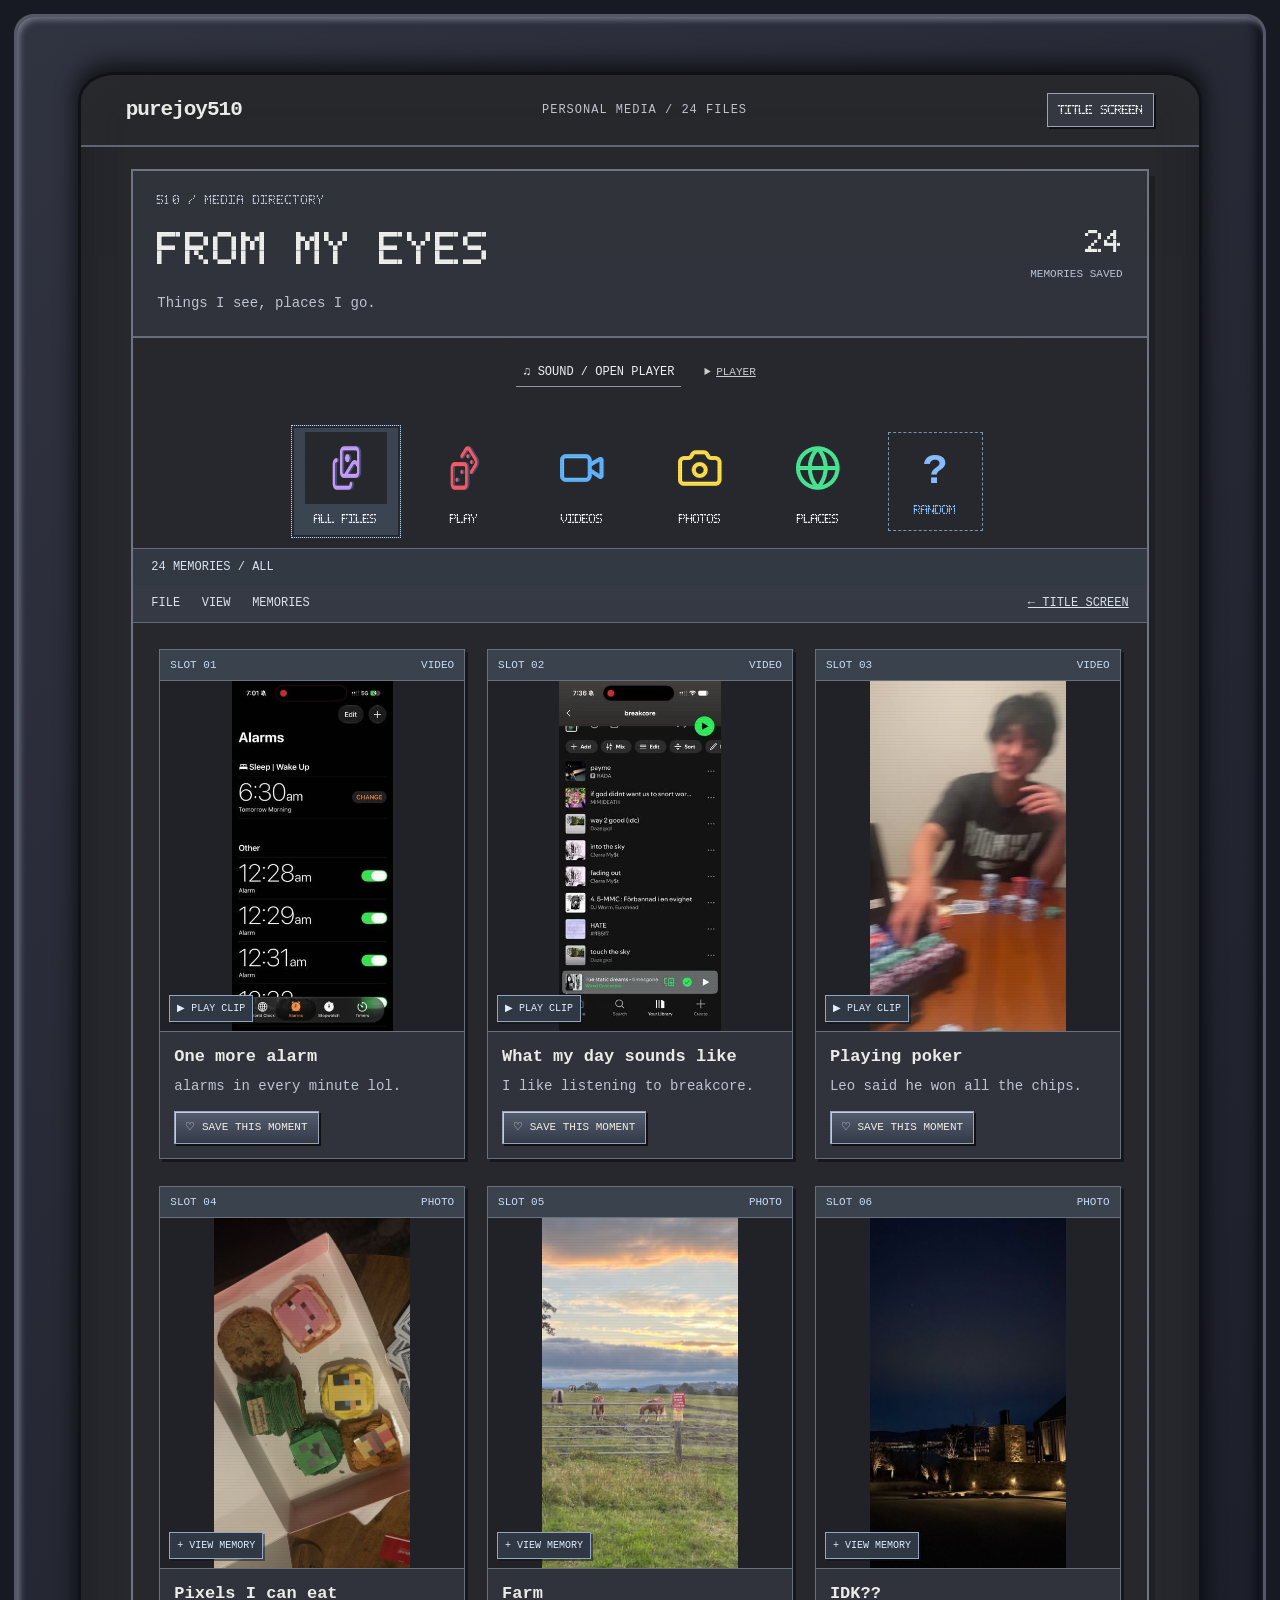
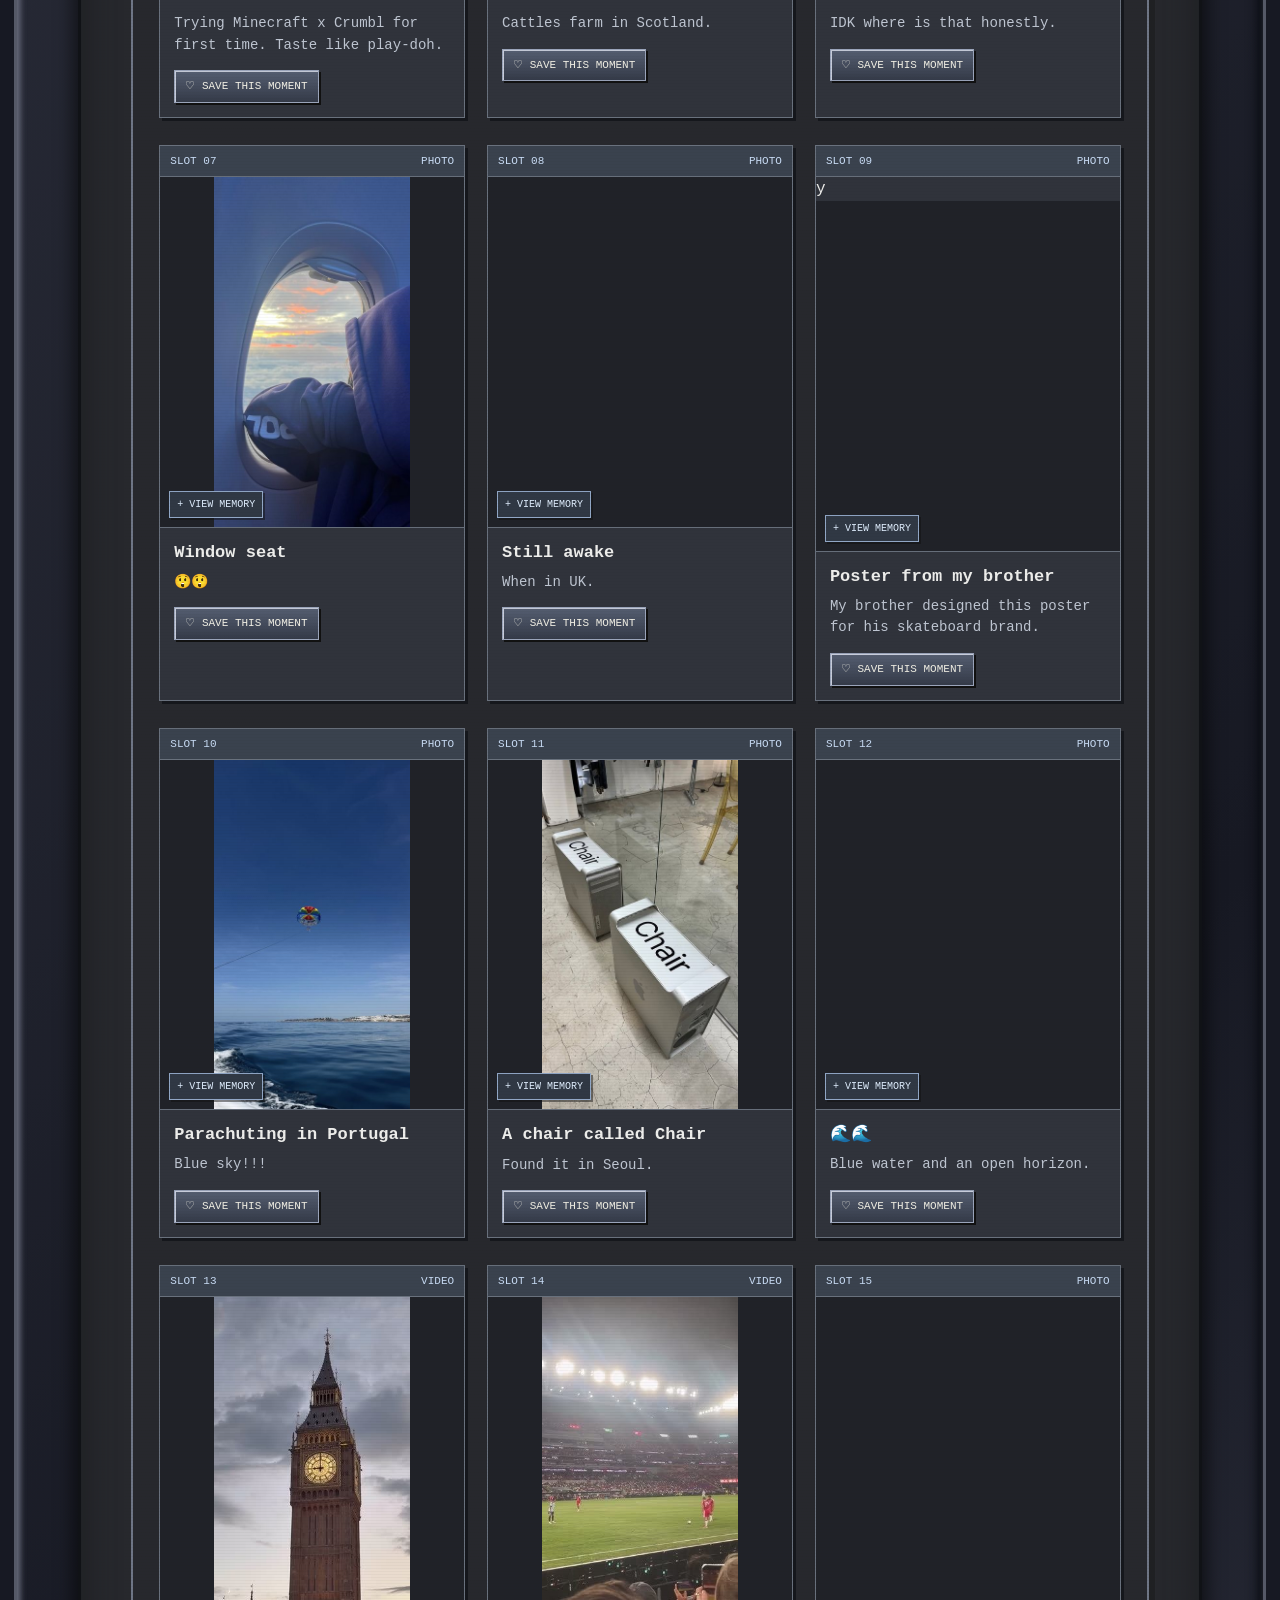
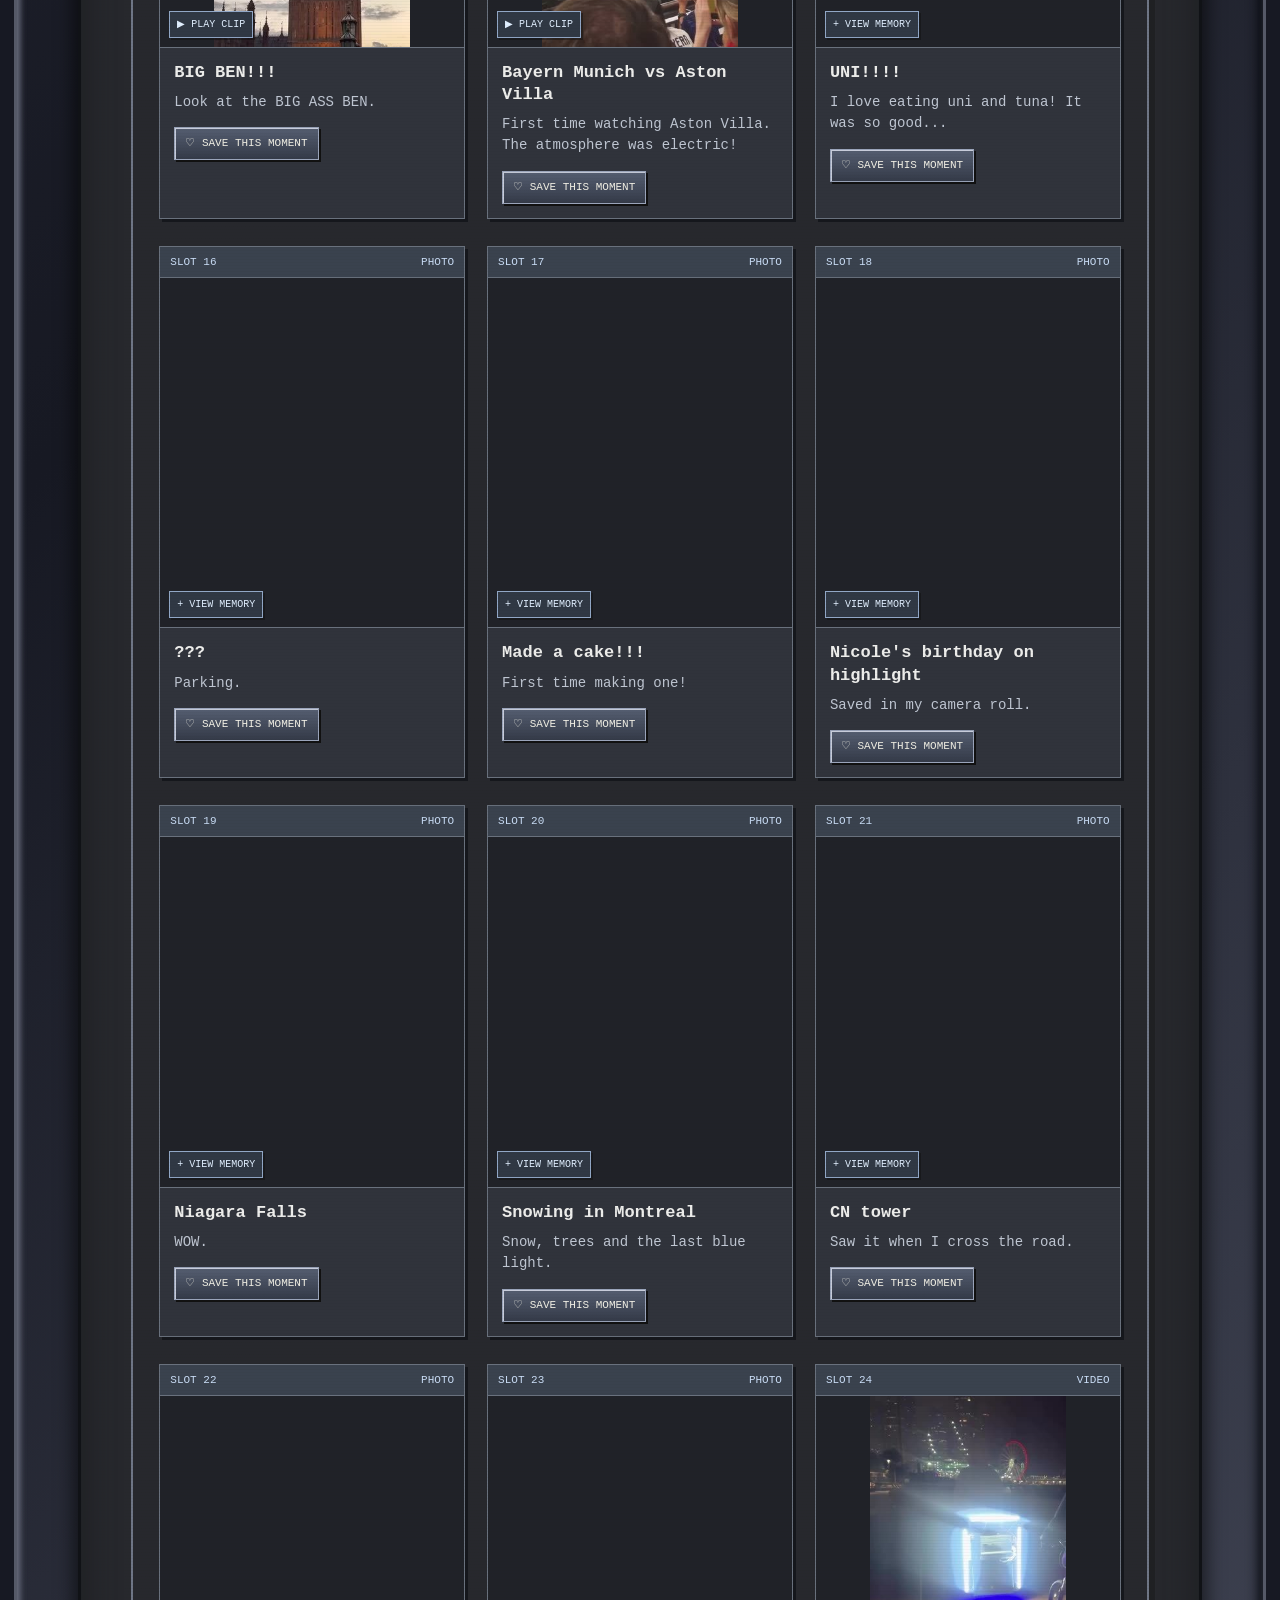
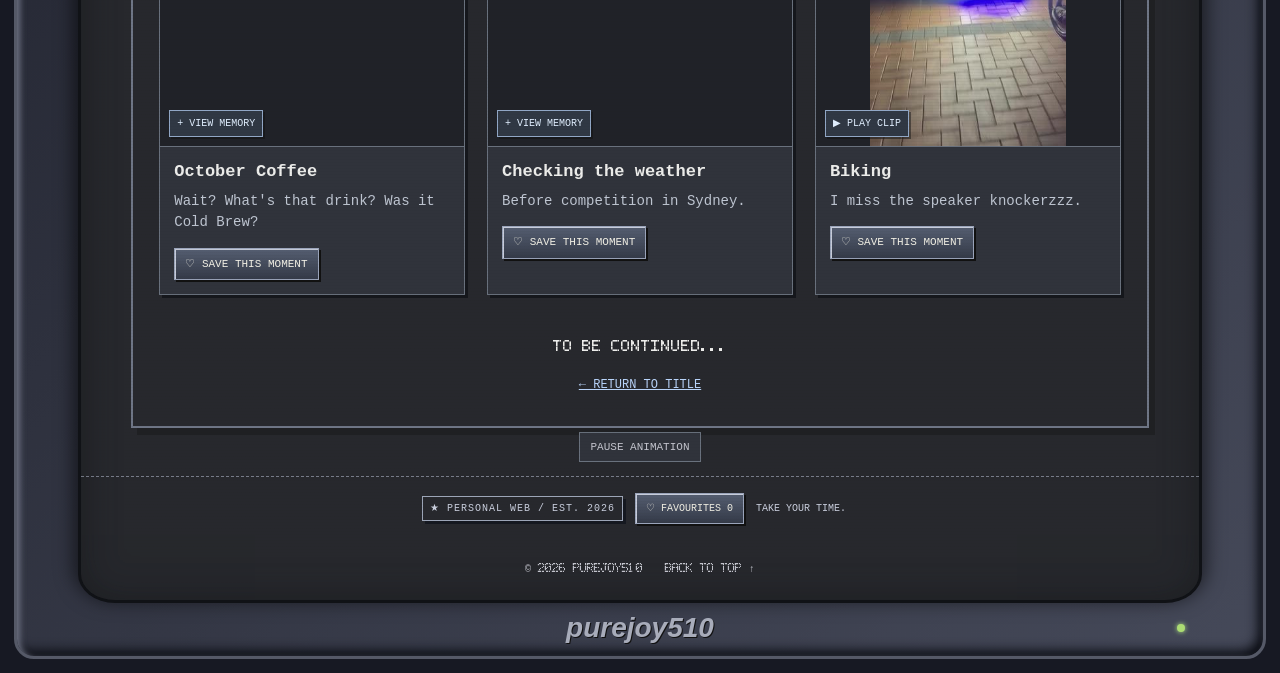
==== The Feed/thefeed.html @ 5979f759 "Add files via upload" ====
<!DOCTYPE html>
<html lang="en">
<head>
  <meta charset="UTF-8">
  <meta name="viewport" content="width=device-width, initial-scale=1">
  <meta name="referrer" content="strict-origin-when-cross-origin">
  <meta name="theme-color" content="#171923">
  <meta name="description" content="From my eyes — a personal photo and video archive by purejoy510.">
  <title>From my eyes — purejoy510</title>
  <link rel="stylesheet" href="css/style.css">
  <link rel="stylesheet" href="css/interactions.css">
  <script src="js/script.js" defer></script>
  <script src="js/interactions.js" defer></script>
</head>
<body class="archive-page">
  <div class="monitor"><div class="screen archive-screen">
  <a class="skip" href="#main">Skip to content</a>
  <header class="topbar">
    <a class="brand" href="index.html">purejoy<span>510</span></a>
    <span class="top-note">PERSONAL MEDIA / 24 FILES</span>
    <a class="top-link" href="index.html">TITLE SCREEN</a>
  </header>
  <main id="main">
    <section class="archive-heading">
      <div><p class="pixel eyebrow">510 / MEDIA DIRECTORY</p><h1>From my eyes</h1><p class="archive-intro">Things I see, places I go.</p></div>
      <p class="archive-count pixel">24<span>MEMORIES SAVED</span></p>
    </section>
    <section class="sound-system" aria-label="Background soundtrack controls">
        <button id="sound-toggle" type="button" aria-pressed="false">♫ SOUND / CONNECTING</button>
        <details class="music-details"><summary>PLAYER</summary>
          <div id="spotify-mount"></div>
          <a href="https://open.spotify.com/track/3vjs2MDHoF9xhylNg6Y9un" target="_blank" rel="noopener noreferrer">OPEN TRACK IN SPOTIFY ↗</a>
        </details>
        <span id="music-status" class="sr-only" aria-live="polite"></span>
      </section>
    <nav class="icon-tabs" aria-label="Memory categories">
      <button type="button" class="icon-tab" data-filter="all" aria-pressed="true"><img class="tab-gif" src="img/icons/gallery.gif" alt="" width="144" height="128" decoding="async"><img class="tab-still" src="img/icons/gallery.png" alt="" width="128" height="128" decoding="async"><span>ALL FILES</span></button>
      <button type="button" class="icon-tab" data-filter="games" aria-pressed="false"><img class="tab-gif" src="img/icons/dice.gif" alt="" width="144" height="128" decoding="async"><img class="tab-still" src="img/icons/dice.png" alt="" width="128" height="128" decoding="async"><span>PLAY</span></button>
      <button type="button" class="icon-tab" data-filter="video" aria-pressed="false"><img class="tab-gif" src="img/icons/camcorder.gif" alt="" width="144" height="128" decoding="async"><img class="tab-still" src="img/icons/camcorder.png" alt="" width="128" height="128" decoding="async"><span>VIDEOS</span></button>
      <button type="button" class="icon-tab" data-filter="photo" aria-pressed="false"><img class="tab-gif" src="img/icons/camera.gif" alt="" width="144" height="128" decoding="async"><img class="tab-still" src="img/icons/camera.png" alt="" width="128" height="128" decoding="async"><span>PHOTOS</span></button>
      <button type="button" class="icon-tab" data-filter="travel" aria-pressed="false"><img class="tab-gif" src="img/icons/globe.gif" alt="" width="144" height="128" decoding="async"><img class="tab-still" src="img/icons/globe.png" alt="" width="128" height="128" decoding="async"><span>PLACES</span></button>
      <button type="button" class="random-memory">? <span>RANDOM</span></button>
    </nav>
    <p id="filter-status" class="filter-status" aria-live="polite">24 MEMORIES / ALL FILES</p>
    <div class="archive-toolbar"><p>FILE &nbsp; VIEW &nbsp; MEMORIES</p><a href="index.html">← TITLE SCREEN</a></div>
    <section id="memory-grid" class="memory-grid" aria-label="Photo and video memories">
      <figure class="memory" data-groups="">
        <div class="slot-label"><span>SLOT 01</span><span>VIDEO</span></div>
        <a class="memory-open" href="img/memory-01.mp4" data-kind="video" data-title="One more alarm" aria-label="Open memory 1: One more alarm">
          <img src="img/memory-01.jpg" alt="One more alarm" loading="lazy" width="300" height="650" decoding="async">
          <span class="view-label">▶ PLAY CLIP</span>
        </a>
        <figcaption>
          <h2>One more alarm</h2>
          <p>alarms in every minute lol.</p>
        </figcaption>
      </figure>
      <figure class="memory" data-groups="">
        <div class="slot-label"><span>SLOT 02</span><span>VIDEO</span></div>
        <a class="memory-open" href="img/memory-02.mp4" data-kind="video" data-title="What my day sounds like" aria-label="Open memory 2: What my day sounds like">
          <img src="img/memory-02.jpg" alt="What my day sounds like" loading="lazy" width="300" height="650" decoding="async">
          <span class="view-label">▶ PLAY CLIP</span>
        </a>
        <figcaption>
          <h2>What my day sounds like</h2>
          <p>I like listening to breakcore.</p>
        </figcaption>
      </figure>
      <figure class="memory" data-groups="games">
        <div class="slot-label"><span>SLOT 03</span><span>VIDEO</span></div>
        <a class="memory-open" href="img/memory-03.mp4" data-kind="video" data-title="Playing poker" aria-label="Open memory 3: Playing poker">
          <img src="img/memory-03.jpg" alt="Playing poker" loading="lazy" width="300" height="534" decoding="async">
          <span class="view-label">▶ PLAY CLIP</span>
        </a>
        <figcaption>
          <h2>Playing poker</h2>
          <p>Leo said he won all the chips.</p>
        </figcaption>
      </figure>
      <figure class="memory" data-groups="games">
        <div class="slot-label"><span>SLOT 04</span><span>PHOTO</span></div>
        <a class="memory-open" href="img/memory-04.jpg" data-kind="photo" data-title="Pixels I can eat" aria-label="Open memory 4: Pixels I can eat">
          <img src="img/memory-04.jpg" alt="Pixels I can eat" loading="lazy" width="675" height="1200" decoding="async" srcset="img/thumbs/memory-04.jpg 405w, img/memory-04.jpg 675w" sizes="(max-width: 600px) 85vw, (max-width: 1000px) 40vw, 28vw">
          <span class="view-label">+ VIEW MEMORY</span>
        </a>
        <figcaption>
          <h2>Pixels I can eat</h2>
          <p>Trying Minecraft x Crumbl for first time. Taste like play-doh.</p>
        </figcaption>
      </figure>
      <figure class="memory" data-groups="travel">
        <div class="slot-label"><span>SLOT 05</span><span>PHOTO</span></div>
        <a class="memory-open" href="img/memory-05.jpg" data-kind="photo" data-title="Farm" aria-label="Open memory 5: Farm">
          <img src="img/memory-05.jpg" alt="Farm" loading="lazy" width="675" height="1200" decoding="async" srcset="img/thumbs/memory-05.jpg 405w, img/memory-05.jpg 675w" sizes="(max-width: 600px) 85vw, (max-width: 1000px) 40vw, 28vw">
          <span class="view-label">+ VIEW MEMORY</span>
        </a>
        <figcaption>
          <h2>Farm</h2>
          <p>Cattles farm in Scotland.</p>
        </figcaption>
      </figure>
      <figure class="memory" data-groups="travel">
        <div class="slot-label"><span>SLOT 06</span><span>PHOTO</span></div>
        <a class="memory-open" href="img/memory-06.jpg" data-kind="photo" data-title="IDK??" aria-label="Open memory 6: IDK??">
          <img src="img/memory-06.jpg" alt="IDK??" loading="lazy" width="675" height="1200" decoding="async" srcset="img/thumbs/memory-06.jpg 405w, img/memory-06.jpg 675w" sizes="(max-width: 600px) 85vw, (max-width: 1000px) 40vw, 28vw">
          <span class="view-label">+ VIEW MEMORY</span>
        </a>
        <figcaption>
          <h2>IDK??</h2>
          <p>IDK where is that honestly.</p>
        </figcaption>
      </figure>
      <figure class="memory" data-groups="travel">
        <div class="slot-label"><span>SLOT 07</span><span>PHOTO</span></div>
        <a class="memory-open" href="img/memory-07.jpg" data-kind="photo" data-title="Window seat" aria-label="Open memory 7: Window seat">
          <img src="img/memory-07.jpg" alt="Window seat" loading="lazy" width="675" height="1200" decoding="async" srcset="img/thumbs/memory-07.jpg 405w, img/memory-07.jpg 675w" sizes="(max-width: 600px) 85vw, (max-width: 1000px) 40vw, 28vw">
          <span class="view-label">+ VIEW MEMORY</span>
        </a>
        <figcaption>
          <h2>Window seat</h2>
          <p>😲😲</p>
        </figcaption>
      </figure>
      <figure class="memory" data-groups="travel">
        <div class="slot-label"><span>SLOT 08</span><span>PHOTO</span></div>
        <a class="memory-open" href="img/memory-08.jpg" data-kind="photo" data-title="Still awake" aria-label="Open memory 8: Still awake">
          <img src="img/memory-08.jpg" alt="Still awake" loading="lazy" width="675" height="1200" decoding="async" srcset="img/thumbs/memory-08.jpg 405w, img/memory-08.jpg 675w" sizes="(max-width: 600px) 85vw, (max-width: 1000px) 40vw, 28vw">
          <span class="view-label">+ VIEW MEMORY</span>
        </a>
        <figcaption>
          <h2>Still awake</h2>
          <p>When in UK.</p>
        </figcaption>
      </figure>
      <figure class="memory" data-groups="games">
        <div class="slot-label"><span>SLOT 09</span><span>PHOTO</span></div>y
        <a class="memory-open" href="img/memory-09.jpg" data-kind="photo" data-title="Poster from my brother" aria-label="Open memory 9: Poster from my brother">
          <img src="img/memory-09.jpg" alt="Poster from my brother" loading="lazy" width="960" height="1200" decoding="async" srcset="img/thumbs/memory-09.jpg 576w, img/memory-09.jpg 960w" sizes="(max-width: 600px) 85vw, (max-width: 1000px) 40vw, 28vw">
          <span class="view-label">+ VIEW MEMORY</span>
        </a>
        <figcaption>
          <h2>Poster from my brother</h2>
          <p>My brother designed this poster for his skateboard brand.</p>
        </figcaption>
      </figure>
      <figure class="memory" data-groups="travel">
        <div class="slot-label"><span>SLOT 10</span><span>PHOTO</span></div>
        <a class="memory-open" href="img/memory-10.jpg" data-kind="photo" data-title="Parachuting in Portugal" aria-label="Open memory 10: Parachuting in Portugal">
          <img src="img/memory-10.jpg" alt="Parachuting in Portugal" loading="lazy" width="675" height="1200" decoding="async" srcset="img/thumbs/memory-10.jpg 405w, img/memory-10.jpg 675w" sizes="(max-width: 600px) 85vw, (max-width: 1000px) 40vw, 28vw">
          <span class="view-label">+ VIEW MEMORY</span>
        </a>
        <figcaption>
          <h2>Parachuting in Portugal</h2>
          <p>Blue sky!!!</p>
        </figcaption>
      </figure>
      <figure class="memory" data-groups="">
        <div class="slot-label"><span>SLOT 11</span><span>PHOTO</span></div>
        <a class="memory-open" href="img/memory-11.jpg" data-kind="photo" data-title="A chair called Chair" aria-label="Open memory 11: A chair called Chair">
          <img src="img/memory-11.jpg" alt="A chair called Chair" loading="lazy" width="675" height="1200" decoding="async" srcset="img/thumbs/memory-11.jpg 405w, img/memory-11.jpg 675w" sizes="(max-width: 600px) 85vw, (max-width: 1000px) 40vw, 28vw">
          <span class="view-label">+ VIEW MEMORY</span>
        </a>
        <figcaption>
          <h2>A chair called Chair</h2>
          <p>Found it in Seoul.</p>
        </figcaption>
      </figure>
      <figure class="memory" data-groups="travel">
        <div class="slot-label"><span>SLOT 12</span><span>PHOTO</span></div>
        <a class="memory-open" href="img/memory-12.jpg" data-kind="photo" data-title="🌊🌊" aria-label="Open memory 12: 🌊🌊">
          <img src="img/memory-12.jpg" alt="🌊🌊" loading="lazy" width="675" height="1200" decoding="async" srcset="img/thumbs/memory-12.jpg 405w, img/memory-12.jpg 675w" sizes="(max-width: 600px) 85vw, (max-width: 1000px) 40vw, 28vw">
          <span class="view-label">+ VIEW MEMORY</span>
        </a>
        <figcaption>
          <h2>🌊🌊</h2>
          <p>Blue water and an open horizon.</p>
        </figcaption>
      </figure>
      <figure class="memory" data-groups="travel">
        <div class="slot-label"><span>SLOT 13</span><span>VIDEO</span></div>
        <a class="memory-open" href="img/memory-13.mp4" data-kind="video" data-title="BIG BEN!!!" aria-label="Open memory 13: BIG BEN!!!">
          <img src="img/memory-13.jpg" alt="BIG BEN!!!" loading="lazy" width="300" height="534" decoding="async">
          <span class="view-label">▶ PLAY CLIP</span>
        </a>
        <figcaption>
          <h2>BIG BEN!!!</h2>
          <p>Look at the BIG ASS BEN.</p>
        </figcaption>
      </figure>
      <figure class="memory" data-groups="travel">
        <div class="slot-label"><span>SLOT 14</span><span>VIDEO</span></div>
        <a class="memory-open" href="img/memory-14.mp4" data-kind="video" data-title="Bayern Munich vs Aston Villa" aria-label="Open memory 14: Bayern Munich vs Aston Villa">
          <img src="img/memory-14.jpg" alt="Bayern Munich vs Aston Villa" loading="lazy" width="300" height="534" decoding="async">
          <span class="view-label">▶ PLAY CLIP</span>
        </a>
        <figcaption>
          <h2>Bayern Munich vs Aston Villa</h2>
          <p>First time watching Aston Villa. The atmosphere was electric!</p>
        </figcaption>
      </figure>
      <figure class="memory" data-groups="">
        <div class="slot-label"><span>SLOT 15</span><span>PHOTO</span></div>
        <a class="memory-open" href="img/memory-15.jpg" data-kind="photo" data-title="UNI!!!!" aria-label="Open memory 15: UNI!!!!">
          <img src="img/memory-15.jpg" alt="UNI!!!!" loading="lazy" width="675" height="1200" decoding="async" srcset="img/thumbs/memory-15.jpg 405w, img/memory-15.jpg 675w" sizes="(max-width: 600px) 85vw, (max-width: 1000px) 40vw, 28vw">
          <span class="view-label">+ VIEW MEMORY</span>
        </a>
        <figcaption>
          <h2>UNI!!!!</h2>
          <p>I love eating uni and tuna! It was so good...</p>
        </figcaption>
      </figure>
      <figure class="memory" data-groups="">
        <div class="slot-label"><span>SLOT 16</span><span>PHOTO</span></div>
        <a class="memory-open" href="img/memory-16.jpg" data-kind="photo" data-title="???" aria-label="Open memory 16: ???">
          <img src="img/memory-16.jpg" alt="???" loading="lazy" width="962" height="1200" decoding="async" srcset="img/thumbs/memory-16.jpg 577w, img/memory-16.jpg 962w" sizes="(max-width: 600px) 85vw, (max-width: 1000px) 40vw, 28vw">
          <span class="view-label">+ VIEW MEMORY</span>
        </a>
        <figcaption>
          <h2>???</h2>
          <p>Parking.</p>
        </figcaption>
      </figure>
      <figure class="memory" data-groups="">
        <div class="slot-label"><span>SLOT 17</span><span>PHOTO</span></div>
        <a class="memory-open" href="img/memory-17.jpg" data-kind="photo" data-title="Made a cake!!!" aria-label="Open memory 17: Made a cake!!!">
          <img src="img/memory-17.jpg" alt="Made a cake!!!" loading="lazy" width="900" height="1200" decoding="async" srcset="img/thumbs/memory-17.jpg 540w, img/memory-17.jpg 900w" sizes="(max-width: 600px) 85vw, (max-width: 1000px) 40vw, 28vw">
          <span class="view-label">+ VIEW MEMORY</span>
        </a>
        <figcaption>
          <h2>Made a cake!!!</h2>
          <p>First time making one!</p>
        </figcaption>
      </figure>
      <figure class="memory" data-groups="">
        <div class="slot-label"><span>SLOT 18</span><span>PHOTO</span></div>
        <a class="memory-open" href="img/memory-18.jpg" data-kind="photo" data-title="Nicole's birthday on highlight" aria-label="Open memory 18: Nicole's birthday on highlight">
          <img src="img/memory-18.jpg" alt="Nicole's birthday on highlight" loading="lazy" width="553" height="1200" decoding="async" srcset="img/thumbs/memory-18.jpg 332w, img/memory-18.jpg 553w" sizes="(max-width: 600px) 85vw, (max-width: 1000px) 40vw, 28vw">
          <span class="view-label">+ VIEW MEMORY</span>
        </a>
        <figcaption>
          <h2>Nicole's birthday on highlight</h2>
          <p>Saved in my camera roll.</p>
        </figcaption>
      </figure>
      <figure class="memory" data-groups="travel">
        <div class="slot-label"><span>SLOT 19</span><span>PHOTO</span></div>
        <a class="memory-open" href="img/memory-19.jpg" data-kind="photo" data-title="Niagara Falls" aria-label="Open memory 19: Niagara Falls">
          <img src="img/memory-19.jpg" alt="Niagara Falls" loading="lazy" width="900" height="1200" decoding="async" srcset="img/thumbs/memory-19.jpg 540w, img/memory-19.jpg 900w" sizes="(max-width: 600px) 85vw, (max-width: 1000px) 40vw, 28vw">
          <span class="view-label">+ VIEW MEMORY</span>
        </a>
        <figcaption>
          <h2>Niagara Falls</h2>
          <p>WOW.</p>
        </figcaption>
      </figure>
      <figure class="memory" data-groups="travel">
        <div class="slot-label"><span>SLOT 20</span><span>PHOTO</span></div>
        <a class="memory-open" href="img/memory-20.jpg" data-kind="photo" data-title="Snowing in Montreal" aria-label="Open memory 20: Snowing in Montreal">
          <img src="img/memory-20.jpg" alt="Snowing in Montreal" loading="lazy" width="960" height="1200" decoding="async" srcset="img/thumbs/memory-20.jpg 576w, img/memory-20.jpg 960w" sizes="(max-width: 600px) 85vw, (max-width: 1000px) 40vw, 28vw">
          <span class="view-label">+ VIEW MEMORY</span>
        </a>
        <figcaption>
          <h2>Snowing in Montreal</h2>
          <p>Snow, trees and the last blue light.</p>
        </figcaption>
      </figure>
      <figure class="memory" data-groups="travel">
        <div class="slot-label"><span>SLOT 21</span><span>PHOTO</span></div>
        <a class="memory-open" href="img/memory-21.jpg" data-kind="photo" data-title="CN tower" aria-label="Open memory 21: CN tower">
          <img src="img/memory-21.jpg" alt="CN tower" loading="lazy" width="908" height="1200" decoding="async" srcset="img/thumbs/memory-21.jpg 545w, img/memory-21.jpg 908w" sizes="(max-width: 600px) 85vw, (max-width: 1000px) 40vw, 28vw">
          <span class="view-label">+ VIEW MEMORY</span>
        </a>
        <figcaption>
          <h2>CN tower</h2>
          <p>Saw it when I cross the road.</p>
        </figcaption>
      </figure>
      <figure class="memory" data-groups="">
        <div class="slot-label"><span>SLOT 22</span><span>PHOTO</span></div>
        <a class="memory-open" href="img/memory-22.jpg" data-kind="photo" data-title="October Coffee" aria-label="Open memory 22: October Coffee">
          <img src="img/memory-22.jpg" alt="October Coffee" loading="lazy" width="675" height="1200" decoding="async" srcset="img/thumbs/memory-22.jpg 405w, img/memory-22.jpg 675w" sizes="(max-width: 600px) 85vw, (max-width: 1000px) 40vw, 28vw">
          <span class="view-label">+ VIEW MEMORY</span>
        </a>
        <figcaption>
          <h2>October Coffee</h2>
          <p>Wait? What's that drink? Was it Cold Brew?</p>
        </figcaption>
      </figure>
      <figure class="memory" data-groups="">
        <div class="slot-label"><span>SLOT 23</span><span>PHOTO</span></div>
        <a class="memory-open" href="img/memory-23.jpg" data-kind="photo" data-title="Checking the weather" aria-label="Open memory 23: Checking the weather">
          <img src="img/memory-23.jpg" alt="Checking the weather" loading="lazy" width="553" height="1200" decoding="async" srcset="img/thumbs/memory-23.jpg 332w, img/memory-23.jpg 553w" sizes="(max-width: 600px) 85vw, (max-width: 1000px) 40vw, 28vw">
          <span class="view-label">+ VIEW MEMORY</span>
        </a>
        <figcaption>
          <h2>Checking the weather</h2>
          <p>Before competition in Sydney.</p>
        </figcaption>
      </figure>
      <figure class="memory" data-groups="">
        <div class="slot-label"><span>SLOT 24</span><span>VIDEO</span></div>
        <a class="memory-open" href="img/memory-24.mp4" data-kind="video" data-title="Biking" aria-label="Open memory 24: Biking">
          <img src="img/memory-24.jpg" alt="Biking" loading="lazy" width="300" height="534" decoding="async">
          <span class="view-label">▶ PLAY CLIP</span>
        </a>
        <figcaption>
          <h2>Biking</h2>
          <p>I miss the speaker knockerzzz.</p>
        </figcaption>
      </figure>
    </section>
    <div class="archive-ending"><p class="pixel">TO BE CONTINUED...</p><a href="index.html">← RETURN TO TITLE</a></div>
  </main>
  <button class="motion-toggle" type="button" aria-pressed="false">PAUSE ANIMATION</button>
      <div class="desktop-extras">
        <span class="web-badge">★ PERSONAL WEB / EST. 2026</span><button type="button" id="saved-filter" aria-pressed="false">♡ FAVOURITES <span id="saved-count">0</span></button><span id="breathing-status" role="status">TAKE YOUR TIME.</span>
      </div>
      <footer class="bottom-bar"><span>© 2026 PUREJOY510</span><a href="#main">BACK TO TOP ↑</a></footer>
    </div><div class="monitor-chin" aria-hidden="true"><span>purejoy510</span><i></i></div></div>
  <dialog id="memory-viewer" aria-labelledby="viewer-title">
    <div class="viewer-top"><span class="pixel" id="viewer-slot"></span><button class="close-viewer" type="button" aria-label="Close memory">CLOSE ×</button></div>
    <div id="viewer-media"></div>
    <div class="viewer-caption"><h2 id="viewer-title"></h2><p id="viewer-caption"></p></div>
    <div class="viewer-nav"><button type="button" id="previous">← PREVIOUS</button><span id="viewer-counter"></span><button type="button" id="next">NEXT →</button></div>
  </dialog>
</body>
</html>
---- The Feed/css/style.css ----
/* FROM MY EYES — CRT title screen and retro media desktop. */
@font-face {
  font-family: "Purejoy Pixel";
  src: url("../fonts/purejoy-pixel.ttf") format("truetype");
  font-display: swap;
}

:root {
  color-scheme: light;
  --screen: #d8d7d2;
  --ink: #151613;
  --muted: #51534a;
  --accent: #304836;
  --line: #7b7d70;
}

* {
  box-sizing: border-box;
}

html {
  scroll-behavior: smooth;
}

body {
  margin: 0;
  padding: 14px;
  background: #777765;
  color: var(--ink);
  font: 16px/1.5 "Courier New", monospace;
}

a {
  color: inherit;
  text-decoration: none;
}

button {
  font: inherit;
  color: inherit;
  cursor: pointer;
}

a:focus-visible,
button:focus-visible {
  outline: 3px dashed #313e86;
  outline-offset: 5px;
}

.pixel,
h1 {
  font-family: "Purejoy Pixel", monospace;
  font-weight: normal;
}

.skip {
  position: absolute;
  top: -100px;
  left: 25px;
  z-index: 20;
  padding: 12px;
  background: white;
}

.skip:focus {
  top: 20px;
}

/* The frame is interface chrome; everything inside remains real HTML. */
.monitor {
  position: relative;
  max-width: 1920px;
  min-height: calc(100svh - 28px);
  margin-inline: auto;
  padding: clamp(22px, 4.5vw, 66px) clamp(20px, 5vw, 75px) 0;
  border: 3px solid #8e8e7b;
  border-radius: 20px;
  background: linear-gradient(130deg, #8e8f7b 0%, #777765 18%, #565646 49%, #9d9d88 75%, #898a77 100%);
  box-shadow: inset 3px 3px 5px #bbbb9f, inset -5px -5px 12px #444435, 0 2px 9px #36362c;
}

.screen {
  position: relative;
  display: flex;
  flex-direction: column;
  min-height: calc(100svh - 155px);
  overflow: hidden;
  isolation: isolate;
  background: var(--screen);
  border-radius: 34px / 26px;
  box-shadow: 0 0 0 3px #494b40, 0 -6px 18px 8px #29291f80, 0 7px 13px #dadcc044, inset 0 0 35px #73766a5c;
}

.screen::after {
  content: "";
  position: absolute;
  inset: 0;
  z-index: 8;
  pointer-events: none;
  border-radius: inherit;
  background: repeating-linear-gradient(0deg, transparent 0px, transparent 2px, #20271d11 2px, #20271d11 3px);
  box-shadow: inset 0 0 50px 12px #42463d26;
}

.monitor-chin {
  position: relative;
  display: flex;
  align-items: center;
  justify-content: center;
  height: 56px;
}

.monitor-chin > span {
  font: bold italic 28px Arial, sans-serif;
  color: #555747;
  text-shadow: 1px 1px 0 #c0c1a6;
}

.monitor-chin i {
  position: absolute;
  right: 14px;
  width: 8px;
  height: 8px;
  border-radius: 50%;
  background: #acdc73;
  box-shadow: 0 0 5px #b3e987;
}

.topbar {
  position: relative;
  z-index: 2;
  display: flex;
  align-items: center;
  justify-content: space-between;
  gap: 20px;
  min-height: 72px;
  padding: 18px 4%;
}

.brand {
  font: bold 21px/1 "Courier New", monospace;
  letter-spacing: -1px;
}

.channel,
.top-note {
  font-size: 12px;
  letter-spacing: 1px;
  color: var(--muted);
}

.top-link {
  padding: 8px 10px;
  border: 1px solid var(--ink);
  background: #eeeee7;
  box-shadow: 2px 2px 0 #96988a;
  font-family: "Purejoy Pixel", monospace;
  font-size: 11px;
}

.top-link:hover {
  background: #252a22;
  color: white;
}

.title-screen {
  display: flex;
  flex: 1;
  flex-direction: column;
  align-items: center;
  justify-content: center;
  min-height: 390px;
  padding: 5px 20px 15px;
  text-align: center;
}

.title-screen > * {
  flex-shrink: 0;
}

.title-screen h1 {
  position: relative;
  z-index: 1;
  max-width: 100%;
  margin: 0 0 5px;
  color: #ededeb;
  font-size: clamp(17px, 2.2vw, 29px);
  line-height: 1.6;
  letter-spacing: -0.03em;
  text-transform: uppercase;
  overflow-wrap: break-word;
}

.logo-stage {
  width: min(560px, 100%);
  flex-shrink: 0;
  margin: 14px 0 8px;
}

.logo-stage img {
  display: block;
  width: 100%;
  height: auto;
  mix-blend-mode: multiply;
}

.logo-still {
  display: none !important;
}

.start-button {
  display: inline-flex;
  align-items: center;
  gap: 17px;
  padding: 12px 15px;
  font-size: clamp(18px, 2.4vw, 29px);
  line-height: 1.5;
  text-shadow: 1px 1px #72776c55;
  transition: color 0.15s;
}

.start-button span {
  font: bold 33px monospace;
  animation: cursor-pulse 1.8s steps(2, end) infinite;
}

.start-button:hover {
  color: #626547;
}

.soundtrack {
  position: relative;
  z-index: 9;
  width: min(360px, 84%);
  margin: 5px auto 0;
}

.soundtrack-label {
  display: flex;
  justify-content: space-between;
  padding: 0 2px 7px;
  color: #484b40;
  font-size: 11px;
  letter-spacing: 0.6px;
}

.soundtrack-label a {
  text-decoration: underline;
}

.soundtrack iframe {
  display: block;
  width: 100%;
  border: 0;
  border-radius: 12px;
  background: #282828;
}

.bottom-bar {
  display: flex;
  flex-wrap: wrap;
  justify-content: center;
  gap: 22px;
  padding: 20px 4% 24px;
  font-family: "Purejoy Pixel", monospace;
  font-size: 10px;
  line-height: 1.6;
  text-align: center;
}

/* The inner page becomes a media directory inside the same CRT shell. */
.archive-screen {
  background-color: #aeb3a8;
  background-image: repeating-linear-gradient(0deg, #343d3320 0 1px, transparent 1px 4px);
}

.archive-screen::after {
  opacity: 0.45;
  box-shadow: inset 0 0 42px #313b3b55;
}

.archive-screen .topbar {
  background: #d8d7d2;
  border-bottom: 2px solid #51574c;
}

.archive-screen main {
  width: 91%;
  margin: 22px auto 0;
  background: #d8d7d2;
  border: 2px solid #33382f;
  box-shadow: 6px 7px 0 #343c365c;
}

.archive-heading {
  display: flex;
  align-items: center;
  justify-content: space-between;
  gap: 25px;
  padding: 22px 24px;
  background: #e8e8df;
  border-bottom: 2px solid #6c7163;
}

.eyebrow {
  margin: 0 0 13px;
  color: #4d5648;
  font-size: 10px;
  letter-spacing: 1px;
}

.archive-heading h1 {
  margin: 0;
  font-size: clamp(20px, 3vw, 38px);
  line-height: 1.5;
  text-transform: uppercase;
}

.archive-count {
  margin: 0;
  font-size: 26px;
  line-height: 1.2;
  text-align: right;
}

.archive-count span {
  display: block;
  margin-top: 10px;
  color: #4e564a;
  font: 11px "Courier New", monospace;
  white-space: nowrap;
}

.archive-toolbar {
  display: flex;
  justify-content: space-between;
  gap: 15px;
  padding: 10px 18px;
  border-bottom: 1px solid #6c7163;
  background: #c2c4b7;
  font-size: 12px;
  line-height: 1.4;
}

.archive-toolbar p {
  margin: 0;
}

.archive-toolbar a {
  text-decoration: underline;
}

.memory-grid {
  display: grid;
  grid-template-columns: repeat(3, minmax(0, 1fr));
  gap: 27px 22px;
  padding: 26px;
}

.memory {
  min-width: 0;
  margin: 0;
  border: 1px solid #8d9184;
  background: #e9e9e2;
  box-shadow: 3px 3px 0 #a1a496;
}

.memory:hover,
.memory:focus-within {
  outline: 2px solid #424f69;
  outline-offset: 2px;
}

.slot-label {
  display: flex;
  justify-content: space-between;
  padding: 7px 10px;
  background: #babfb0;
  border-bottom: 1px solid #707a66;
  color: #2b3425;
  font-size: 11px;
}

.memory-open {
  position: relative;
  display: block;
  background: #caccc1;
}

.memory-open img {
  display: block;
  width: 100%;
  height: 300px;
  object-fit: contain;
  filter: saturate(0.84);
}

.view-label {
  position: absolute;
  bottom: 9px;
  left: 9px;
  padding: 5px 7px;
  border: 1px solid #57604d;
  background: #eaece2;
  box-shadow: 2px 2px 0 #151e2050;
  font-size: 10px;
}

figcaption {
  padding: 14px;
  border-top: 1px solid #8d9184;
}

figcaption h2 {
  margin: 0 0 8px;
  font-size: 17px;
  line-height: 1.3;
}

figcaption p {
  margin: 0;
  color: #51564a;
  font-size: 14px;
  line-height: 1.55;
}

.archive-ending {
  padding: 15px 15px 30px;
  text-align: center;
}

.archive-ending p {
  margin: 0 0 16px;
  font-size: 13px;
}

.archive-ending a {
  font-size: 12px;
  text-decoration: underline;
}

#memory-viewer {
  width: min(850px, 94vw);
  max-height: 94svh;
  overflow: auto;
  padding: 0;
  background: #d8d7d2;
  color: var(--ink);
  border: 3px outset #e8e9dc;
  box-shadow: 8px 8px 0 #0005;
}

#memory-viewer::backdrop {
  background: #1f251cce;
}

.viewer-top {
  display: flex;
  align-items: center;
  justify-content: space-between;
  gap: 20px;
  padding: 10px 14px;
  background: #b5bba8;
  border-bottom: 1px solid #404a38;
}

#viewer-slot {
  font-size: 12px;
}

.viewer-top button,
.viewer-nav button {
  padding: 7px 10px;
  border: 2px outset #f4f4e9;
  background: #d8d7d2;
  font-size: 13px;
}

.viewer-top button:active,
.viewer-nav button:active {
  border-style: inset;
}

#viewer-media {
  display: flex;
  align-items: center;
  justify-content: center;
  background: #181a17;
}

#viewer-media img,
#viewer-media video {
  display: block;
  max-width: 100%;
  max-height: 58svh;
  object-fit: contain;
}

.viewer-caption {
  padding: 14px 19px;
}

.viewer-caption h2 {
  margin: 0 0 5px;
  font-size: 21px;
}

.viewer-caption p {
  margin: 0;
  color: #51564a;
  font-size: 16px;
}

.viewer-nav {
  display: flex;
  align-items: center;
  justify-content: space-between;
  gap: 10px;
  padding: 10px 14px;
  border-top: 1px solid #8d9184;
}

#viewer-counter {
  font-size: 12px;
}

body.viewer-is-open {
  overflow: hidden;
}

@keyframes cursor-pulse {
  50% {
    opacity: 0.35;
  }
}

@media (min-width: 1700px) {
  .memory-grid {
    grid-template-columns: repeat(4, minmax(0, 1fr));
  }

  .memory-open img {
    height: 340px;
  }
}

@media (max-height: 850px) and (min-width: 800px) {
  .topbar {
    min-height: 58px;
    padding-top: 13px;
    padding-bottom: 13px;
  }

  .title-screen {
    min-height: 290px;
    padding: 0;
  }

  .logo-stage {
    width: min(420px, 100%);
    margin: 12px 0 8px;
  }

  .title-screen h1 {
    font-size: 20px;
  }

  .start-button {
    font-size: 24px;
  }

  .bottom-bar {
    padding: 15px 4%;
  }

  .monitor-chin {
    height: 44px;
  }

  .screen {
    min-height: calc(100svh - 135px);
  }
}

@media (max-width: 1000px) {
  .memory-grid {
    grid-template-columns: repeat(2, minmax(0, 1fr));
  }

  .top-note {
    display: none;
  }

  .archive-heading {
    padding: 20px;
  }

  .archive-count {
    font-size: 22px;
  }

  .archive-heading h1 {
    font-size: 25px;
  }
}

@media (max-width: 600px) {
  body {
    padding: 7px;
  }

  .monitor {
    min-height: calc(100svh - 14px);
    padding: 20px 13px 0;
    border-radius: 13px;
  }

  .screen {
    min-height: calc(100svh - 83px);
    border-radius: 21px / 17px;
  }

  .monitor-chin {
    height: 44px;
  }

  .monitor-chin > span {
    font-size: 23px;
  }

  .topbar {
    min-height: 64px;
    padding: 17px 6%;
  }

  .brand {
    font-size: 18px;
  }

  .channel {
    font-size: 10px;
  }

  .title-screen {
    min-height: 350px;
    padding: 15px 6px 20px;
  }

  .title-screen h1 {
    font-size: 19px;
  }

  .logo-stage {
    width: min(440px, 100%);
    margin: 14px 0 8px;
  }

  .start-button {
    gap: 12px;
    font-size: 20px;
  }

  .soundtrack {
    width: 85%;
    margin: 0 auto;
  }

  .bottom-bar {
    padding: 22px 6%;
    font-size: 9px;
  }

  .archive-screen main {
    width: 93%;
    margin-top: 15px;
  }

  .archive-heading {
    gap: 10px;
    padding: 17px 13px;
  }

  .archive-heading h1 {
    font-size: 19px;
  }

  .archive-count {
    font-size: 21px;
  }

  .archive-count span {
    max-width: 64px;
    font-size: 9px;
    white-space: normal;
  }

  .eyebrow {
    font-size: 9px;
  }

  .archive-toolbar {
    flex-direction: column;
    gap: 8px;
    font-size: 11px;
  }

  .memory-grid {
    grid-template-columns: 1fr;
    gap: 23px;
    padding: 15px;
  }

  .memory-open img {
    height: 390px;
  }

  figcaption h2 {
    font-size: 20px;
  }

  figcaption p {
    font-size: 16px;
  }

  .top-link {
    font-size: 9px;
  }

  .viewer-nav button {
    padding: 8px 6px;
    font-size: 11px;
  }
}

@media (prefers-reduced-motion: reduce) {
  html {
    scroll-behavior: auto;
  }

  *,
  *::before,
  *::after {
    animation: none !important;
    transition: none !important;
  }

  .logo-spin {
    display: none !important;
  }

  .logo-still {
    display: block !important;
  }
}

/* Inverted title screen; the Spotify panel retains its native colors when opened. */
.title-page {
  background: #171923;
  color: #eee;
  --ink: #eee;
  --muted: #c4c5ce;
  color-scheme: dark;
}

.title-page .monitor {
  background: linear-gradient(135deg, #303340, #171923 55%, #454959);
  border-color: #555967;
  box-shadow: inset 3px 3px 6px #717587, inset -5px -5px 12px #080a10;
  filter: none;
}

.title-page .music-details {
  filter: none;
  color: #ddd;
}

.arcade-hud {
  display: flex;
  justify-content: space-between;
  width: min(600px, 95%);
  gap: 20px;
  margin: 0 auto 28px;
  font-size: 10px;
  letter-spacing: 1px;
}

.insert-coin {
  margin: 18px 0 12px;
  font-size: 10px;
  letter-spacing: 2px;
}

.arcade-controls {
  display: flex;
  align-items: center;
  justify-content: center;
  gap: 23px;
  margin: 0 0 8px;
  font-size: 12px;
}

.arcade-controls button {
  padding: 7px 11px;
  border: 1px dashed #70776b;
  background: transparent;
}

.arcade-controls button:hover {
  background: #bfc8b3;
}

.title-page .title-screen {
  position: relative;
}

.title-page .title-screen::before {
  content: "";
  position: absolute;
  inset: 5%;
  z-index: -1;
  opacity: 0.28;
  pointer-events: none;
  background: radial-gradient(circle, #333 1px, transparent 1.5px) 0 0 / 73px 69px, radial-gradient(circle, #333 1px, transparent 1.5px) 21px 40px / 127px 101px;
}

.sound-system {
  position: relative;
  z-index: 10;
  display: flex;
  align-items: center;
  justify-content: center;
  gap: 15px;
  margin: 8px auto 0;
  font-size: 12px;
}

#sound-toggle {
  padding: 7px;
  border: 0;
  border-bottom: 1px solid #5f6559;
  background: transparent;
  font: 12px "Courier New", monospace;
}

.music-details summary {
  padding: 8px;
  color: #ccc;
  cursor: pointer;
  font-size: 11px;
  text-decoration: underline;
}

.music-details[open] {
  position: absolute;
  bottom: 0;
  left: 50%;
  width: min(360px, 78vw);
  padding: 9px;
  background: #111;
  border: 1px solid #777;
  box-shadow: 5px 5px 0 #0006;
  transform: translateX(-50%);
}

.music-details[open] summary {
  margin-bottom: 8px;
}

.music-details a {
  display: block;
  margin-top: 9px;
  font-size: 10px;
  text-decoration: underline;
}

.music-details iframe {
  width: 100%;
  border: 0;
}

.sr-only {
  position: absolute;
  width: 1px;
  height: 1px;
  overflow: hidden;
  clip: rect(0, 0, 0, 0);
}

.crt-closing .screen {
  pointer-events: none;
  transform-origin: center;
  animation: crt-switch-off 0.8s cubic-bezier(0.6, 0, 0.8, 0.3) forwards;
}

@keyframes crt-switch-off {
  0% {
    transform: scale(1, 1);
    opacity: 1;
  }

  55% {
    transform: scale(1, 0.006);
    opacity: 1;
    background: #050505;
    box-shadow: 0 0 15px 4px #111;
  }

  80% {
    transform: scale(0.06, 0.004);
    opacity: 1;
    background: #000;
  }

  100% {
    transform: scale(0, 0);
    opacity: 0;
  }
}

.icon-tabs {
  display: flex;
  flex-wrap: wrap;
  align-items: stretch;
  justify-content: center;
  gap: 8px;
  padding: 18px 14px 10px;
  background: #d8d7d2;
  border-bottom: 1px solid #858b7b;
}

.icon-tab {
  width: 110px;
  padding: 4px 6px 10px;
  border: 1px solid transparent;
  background: transparent;
  color: #283e30;
}

.icon-tab img {
  display: block;
  width: 82px;
  height: 76px;
  margin: auto;
  object-fit: contain;
  mix-blend-mode: multiply;
}

.icon-tab span {
  display: block;
  margin-top: 6px;
  font: 10px "Purejoy Pixel", monospace;
  line-height: 1.5;
}

.icon-tab[aria-pressed="true"] {
  background: #b5c6ac;
  border: 1px dotted #263929;
  box-shadow: inset 0 0 0 2px #d8d7d2;
}

.icon-tab:hover {
  border-color: #738769;
}

.tab-still {
  display: none !important;
}

.random-memory {
  width: 95px;
  margin: 7px;
  padding: 4px;
  border: 1px dashed #909987;
  background: transparent;
  color: #2c4337;
  font: bold 42px "Courier New", monospace;
}

.random-memory span {
  display: block;
  margin-top: 9px;
  font: 10px "Purejoy Pixel", monospace;
}

.filter-status {
  margin: 0;
  padding: 9px 18px;
  background: #cbd1c4;
  color: #31402d;
  font-size: 12px;
}

.memory[hidden] {
  display: none !important;
}

@media (max-width: 600px) {
  .arcade-hud {
    flex-wrap: wrap;
    justify-content: center;
    gap: 10px;
    margin-bottom: 20px;
    font-size: 8px;
  }

  .title-page .title-screen {
    min-height: 400px;
  }

  .icon-tab {
    width: 84px;
  }

  .icon-tab img {
    width: 65px;
    height: 60px;
  }

  .icon-tab span {
    font-size: 9px;
  }

  .random-memory {
    width: 74px;
    font-size: 34px;
  }

  .random-memory span {
    font-size: 9px;
  }

  .arcade-controls {
    flex-wrap: wrap;
    gap: 12px;
    font-size: 10px;
  }

  .insert-coin {
    font-size: 9px;
    letter-spacing: 1px;
  }
}

@media (prefers-reduced-motion: reduce) {
  .tab-gif {
    display: none !important;
  }

  .tab-still {
    display: block !important;
  }
}

/* Explicit dark index palette, independent of parent inversion filters. */
.title-page .screen {
  background: #27282d;
  color: #ededeb;
  box-shadow: 0 0 0 3px #101216, 0 -6px 18px 8px #0008, inset 0 0 35px #0005;
}

.title-page .logo-stage img {
  filter: none;
  mix-blend-mode: normal;
}

.title-page .channel,
.title-page .bottom-bar {
  color: #c4c5ce;
}

.title-page .monitor-chin > span {
  color: #a8acba;
  text-shadow: 1px 1px #111;
}

.title-page .start-button:hover {
  color: #baffd5;
}

.title-page .arcade-controls button {
  border-color: #9399ab;
  color: #eee;
}

.title-page .arcade-controls button:hover {
  background: #404752;
}

.title-page #sound-toggle {
  color: #eee;
  border-color: #8e94a3;
}

.title-page .title-screen::before {
  background: radial-gradient(circle, #eee 1px, transparent 1.5px) 0 0 / 73px 69px, radial-gradient(circle, #eee 1px, transparent 1.5px) 21px 40px / 127px 101px;
}

@keyframes crt-switch-off {
  0% {
    transform: scale(1, 1);
    opacity: 1;
  }

  55% {
    transform: scale(1, 0.006);
    opacity: 1;
    background: #fff;
    box-shadow: 0 0 15px 4px #eee;
  }

  80% {
    transform: scale(0.06, 0.004);
    opacity: 1;
    background: #fff;
  }

  100% {
    transform: scale(0, 0);
    opacity: 0;
  }
}

/* Match the feed to the title screen without inverting photographs or video. */
.archive-page {
  background: #171923;
  color: #ededeb;
  --ink: #ededeb;
  --muted: #c4c5ce;
  color-scheme: dark;
}

.archive-page .monitor {
  background: linear-gradient(135deg, #303340, #171923 55%, #454959);
  border-color: #555967;
  box-shadow: inset 3px 3px 6px #717587, inset -5px -5px 12px #080a10;
}

.archive-page .screen {
  background: #27282d;
  color: #ededeb;
  box-shadow: 0 0 0 3px #101216, 0 -6px 18px 8px #0008, inset 0 0 35px #0005;
}

.archive-page .monitor-chin > span {
  color: #a8acba;
  text-shadow: 1px 1px #111;
}

.archive-screen .topbar {
  background: #27282d;
  border-color: #626775;
}

.archive-page .top-note,
.archive-page .bottom-bar {
  color: #c4c5ce;
}

.archive-page .top-link {
  border-color: #a0a6b6;
  background: #353943;
  color: #eee;
  box-shadow: 2px 2px 0 #101218;
}

.archive-page .top-link:hover {
  background: #4b5463;
}

.archive-screen main {
  background: #27282d;
  border-color: #6f7686;
  box-shadow: 6px 7px 0 #1115;
}

.archive-heading {
  background: #30333b;
  border-color: #686f7d;
}

.archive-heading .eyebrow,
.archive-count span {
  color: #bac6d8;
}

.archive-toolbar {
  background: #353a44;
  border-color: #626b7b;
  color: #dce3ef;
}

.icon-tabs {
  background: #27282d;
  border-color: #626b7b;
}

.icon-tab {
  color: #edf0f5;
}

.icon-tab img {
  mix-blend-mode: normal;
  filter: none;
}

.icon-tab[aria-pressed="true"] {
  background: #3b4451;
  border-color: #b8d6ff;
  box-shadow: inset 0 0 0 2px #27282d;
}

.icon-tab:hover {
  border-color: #809fcb;
}

.random-memory {
  border-color: #8395b0;
  color: #88bbff;
}

.filter-status {
  background: #333943;
  color: #d9e5f3;
}

.memory {
  background: #30333b;
  border-color: #69717d;
  box-shadow: 3px 3px 0 #15171c;
}

.memory:hover,
.memory:focus-within {
  outline-color: #8bc0ff;
}

.slot-label {
  background: #3a424e;
  border-color: #69717d;
  color: #c9dcf5;
}

.memory-open {
  background: #202228;
}

.memory-open img {
  filter: none;
}

.view-label {
  background: #303844;
  border-color: #91a7c6;
  color: #e1efff;
  box-shadow: 2px 2px 0 #1117;
}

figcaption {
  border-color: #69717d;
}

figcaption p {
  color: #bfc6d2;
}

.archive-ending a {
  color: #b9d4fa;
}

#memory-viewer {
  background: #27282d;
  color: #ededeb;
  border-color: #818da0;
}

.viewer-top {
  background: #3a424e;
  border-color: #7e899b;
}

.viewer-top button,
.viewer-nav button {
  border-color: #8b99ad;
  background: #424b59;
  color: #fff;
}

.viewer-caption p {
  color: #bfc6d2;
}

.viewer-nav {
  border-color: #69717d;
}

/* Keep the title above the GIF and allow short screens to scroll naturally. */
.title-screen > * {
  flex-shrink: 0;
}

.title-screen h1 {
  position: relative;
  z-index: 1;
  color: #ededeb;
  margin: 0;
  max-width: 100%;
  overflow-wrap: break-word;
}

/* Step 3: responsive spacing, readable focus and stable image slots. */
.monitor {
  max-width: 1920px;
  margin-inline: auto;
}

a:focus-visible,
button:focus-visible,
summary:focus-visible {
  outline: 3px dashed #b8d6ff;
  outline-offset: 4px;
}

.archive-intro {
  max-width: 58ch;
  margin: 14px 0 0;
  color: #bfc6d2;
  font-size: 14px;
  line-height: 1.6;
}

.memory-open img {
  height: auto;
  max-height: 390px;
  aspect-ratio: 1 / 1.15;
  object-fit: contain;
}

.motion-toggle {
  display: block;
  margin: 4px auto 14px;
  padding: 6px 10px;
  border: 1px solid #69717d;
  background: #30333b;
  color: #c4c5ce;
  font-size: 11px;
}

.motion-paused .logo-spin,
.motion-paused .tab-gif {
  display: none !important;
}

.motion-paused .logo-still,
.motion-paused .tab-still {
  display: block !important;
}

.motion-paused *,
.motion-paused *::before,
.motion-paused *::after {
  animation: none !important;
  transition: none !important;
}

@media (max-width: 600px) {
  .topbar {
    gap: 8px;
    flex-wrap: wrap;
  }

  .channel {
    font-size: 9px;
    letter-spacing: 0;
  }

  .archive-heading {
    align-items: flex-start;
  }

  .archive-heading > div {
    min-width: 0;
  }

  .archive-heading h1 {
    font-size: clamp(14px, 4.7vw, 19px);
    overflow-wrap: break-word;
  }

  .archive-intro {
    font-size: 13px;
  }

  .memory-grid {
    padding: 12px;
  }

  .memory-open img {
    max-height: 420px;
  }

  .title-screen h1 {
    font-size: clamp(14px, 4.8vw, 19px);
  }

  .arcade-hud {
    flex-wrap: wrap;
    justify-content: center;
  }

  .arcade-controls {
    flex-wrap: wrap;
    gap: 8px;
  }

  .insert-coin {
    font-size: 8px;
    letter-spacing: 0;
  }

  .start-button {
    font-size: clamp(15px, 5vw, 20px);
  }
}

/* Feed uses the same compact Spotify controls as the splash page. */
.archive-page .sound-system {
  width: max-content;
  max-width: 100%;
  margin: 18px auto;
}

.archive-page #sound-toggle {
  color: #eee;
  border-color: #8e94a3;
}

.archive-page .music-details {
  color: #ddd;
}

.archive-page .music-details[open] {
  top: 100%;
  bottom: auto;
}
---- The Feed/css/interactions.css ----
/* Sketches, coin animation and favourites. */
.logo-stage {
  position: relative;
}

.sketch-art {
  position: absolute;
  inset: -4% -4%;
  width: 108%;
  height: 108%;
  pointer-events: none;
  z-index: 2;
}

.desktop-extras {
  display: flex;
  align-items: center;
  justify-content: center;
  flex-wrap: wrap;
  gap: 12px;
  padding: 16px 20px;
  border-top: 1px dashed #777b88;
  color: #cbd0df;
  font-size: 10px;
}

.desktop-extras button,.save-memory {
  background: linear-gradient(#555e71,#343a48);
  color: #f2f0e5;
  border: 1px solid #9aa4ba;
  box-shadow: inset 1px 1px #c7ccda,2px 2px #111;
  padding: 7px 10px;
  font: inherit;
}

.desktop-extras button:hover,.save-memory:hover {
  color: #e7ffb9;
  transform: translateY(-1px);
}

.web-badge {
  border: 1px solid #9ca5b7;
  padding: 4px 7px;
  box-shadow: 3px 3px #151820;
  letter-spacing: 1px;
}

.tiny-note {
  font-style: italic;
}

.coin-pop {
  position: fixed;
  top: 50%;
  left: 50%;
  transform: translate(-50%,-50%);
  z-index: 40;
  width: 210px;
  padding: 18px;
  border: 2px solid #c8c2a9;
  border-radius: 3px 9px 4px 8px;
  background: #28282ef5;
  color: #f4e6ac;
  box-shadow: 7px 9px #0007;
  text-align: center;
  pointer-events: none;
}

.coin-pop[hidden] {
  display: none;
}

.coin-pop img {
  display: block;
  width: 115px;
  margin: 0 auto 12px;
  animation: coin-toss .9s ease-out both;
}

.coin-pop strong,.coin-pop span {
  display: block;
}

.coin-pop span {
  font-size: 10px;
  margin-top: 8px;
}

@keyframes coin-toss {
  0% {
    transform: translateY(65px) rotateY(0deg) scale(.3);
    opacity: 0;
  }
  50% {
    transform: translateY(-25px) rotateY(540deg) scale(1.1);
    opacity: 1;
  }
  100% {
    transform: translateY(0) rotateY(1080deg) scale(1);
  }
}

.save-memory {
  margin: 0 14px 14px;
  font-size: 11px;
}

.save-memory[aria-pressed="true"] {
  color: #f3dca1;
}

.memory[hidden] {
  display: none !important;
}

#breathing-status {
  min-width: 17ch;
}

.interaction-rest *, .interaction-rest *::before,.interaction-rest *::after {
  animation-play-state: paused !important;
  transition: none !important;
}

.interaction-rest .tab-gif {
  display: none !important;
}

.interaction-rest .tab-still {
  display: block !important;
}

@media (max-width: 600px) {
  .desktop-extras {
    gap: 10px;
    font-size: 9px;
  }
}

@media (prefers-reduced-motion: reduce) {
  .coin-pop img {
    animation: none;
  }
}
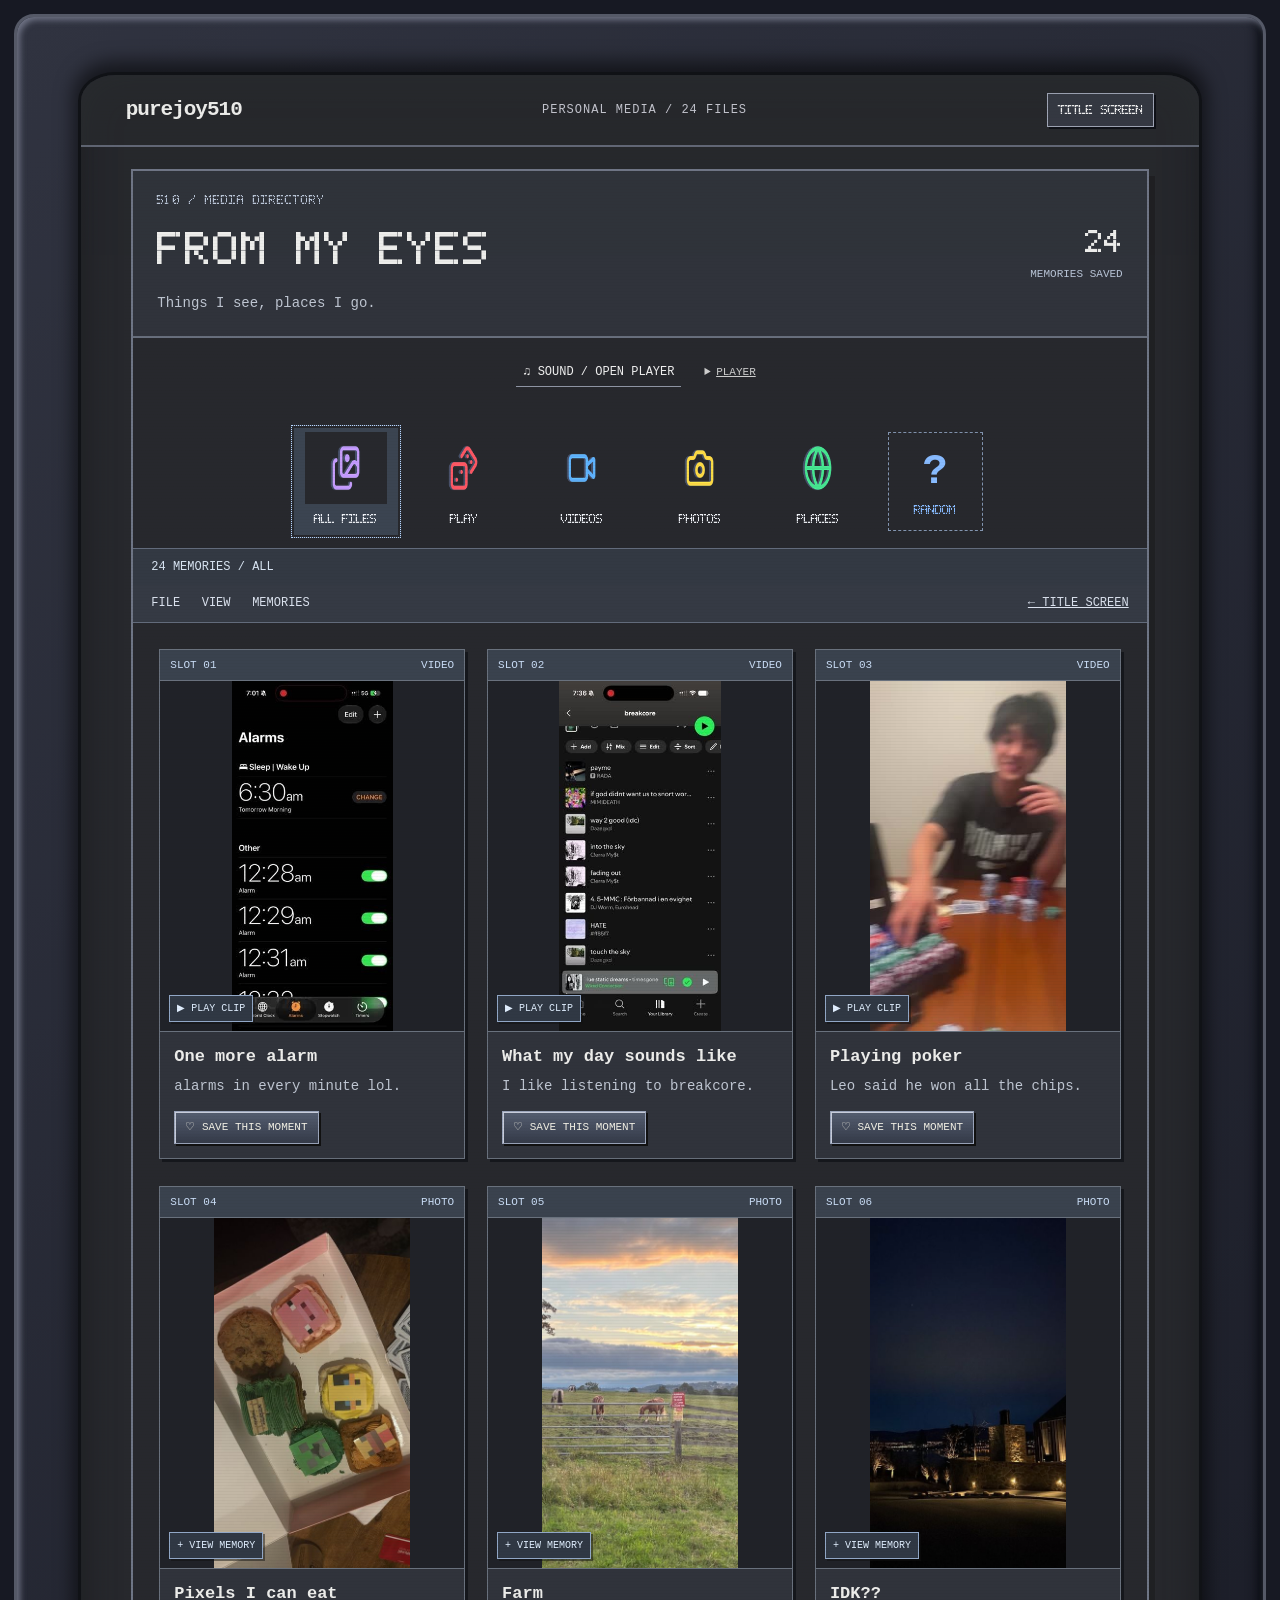
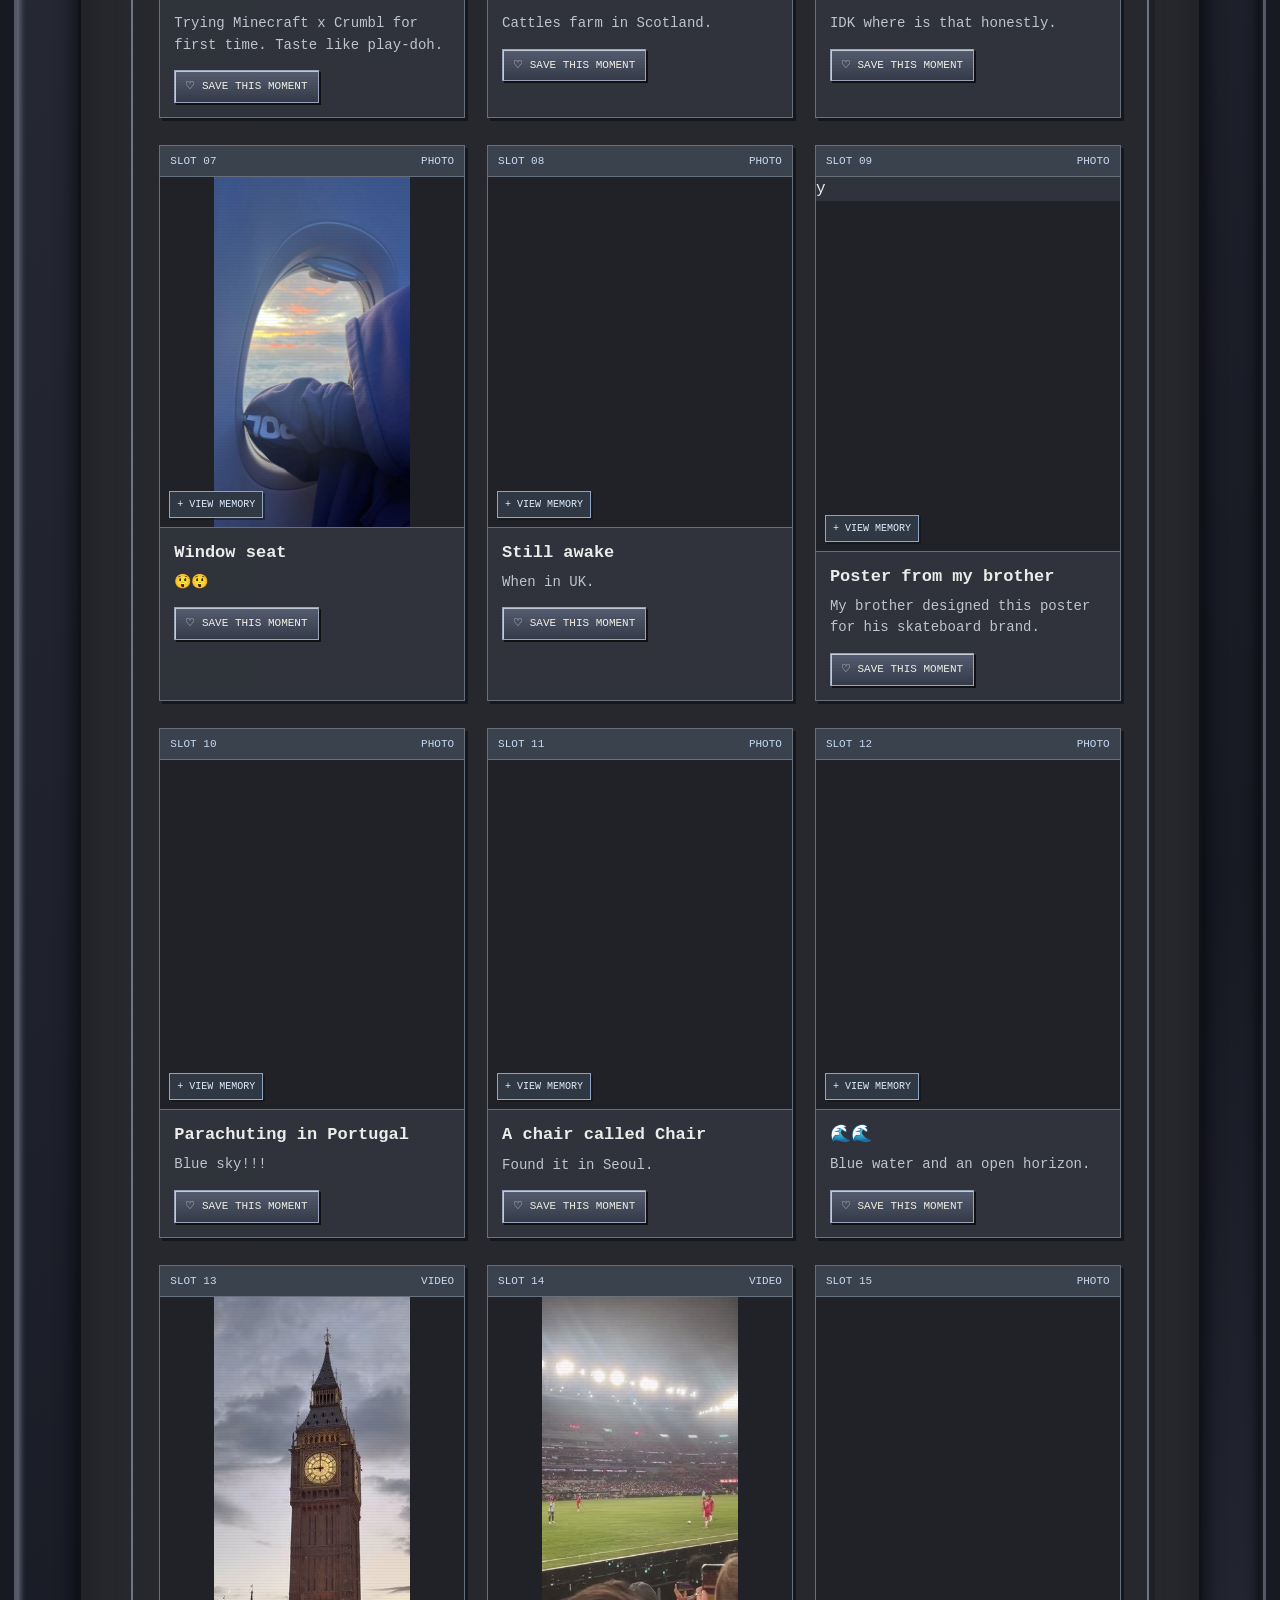
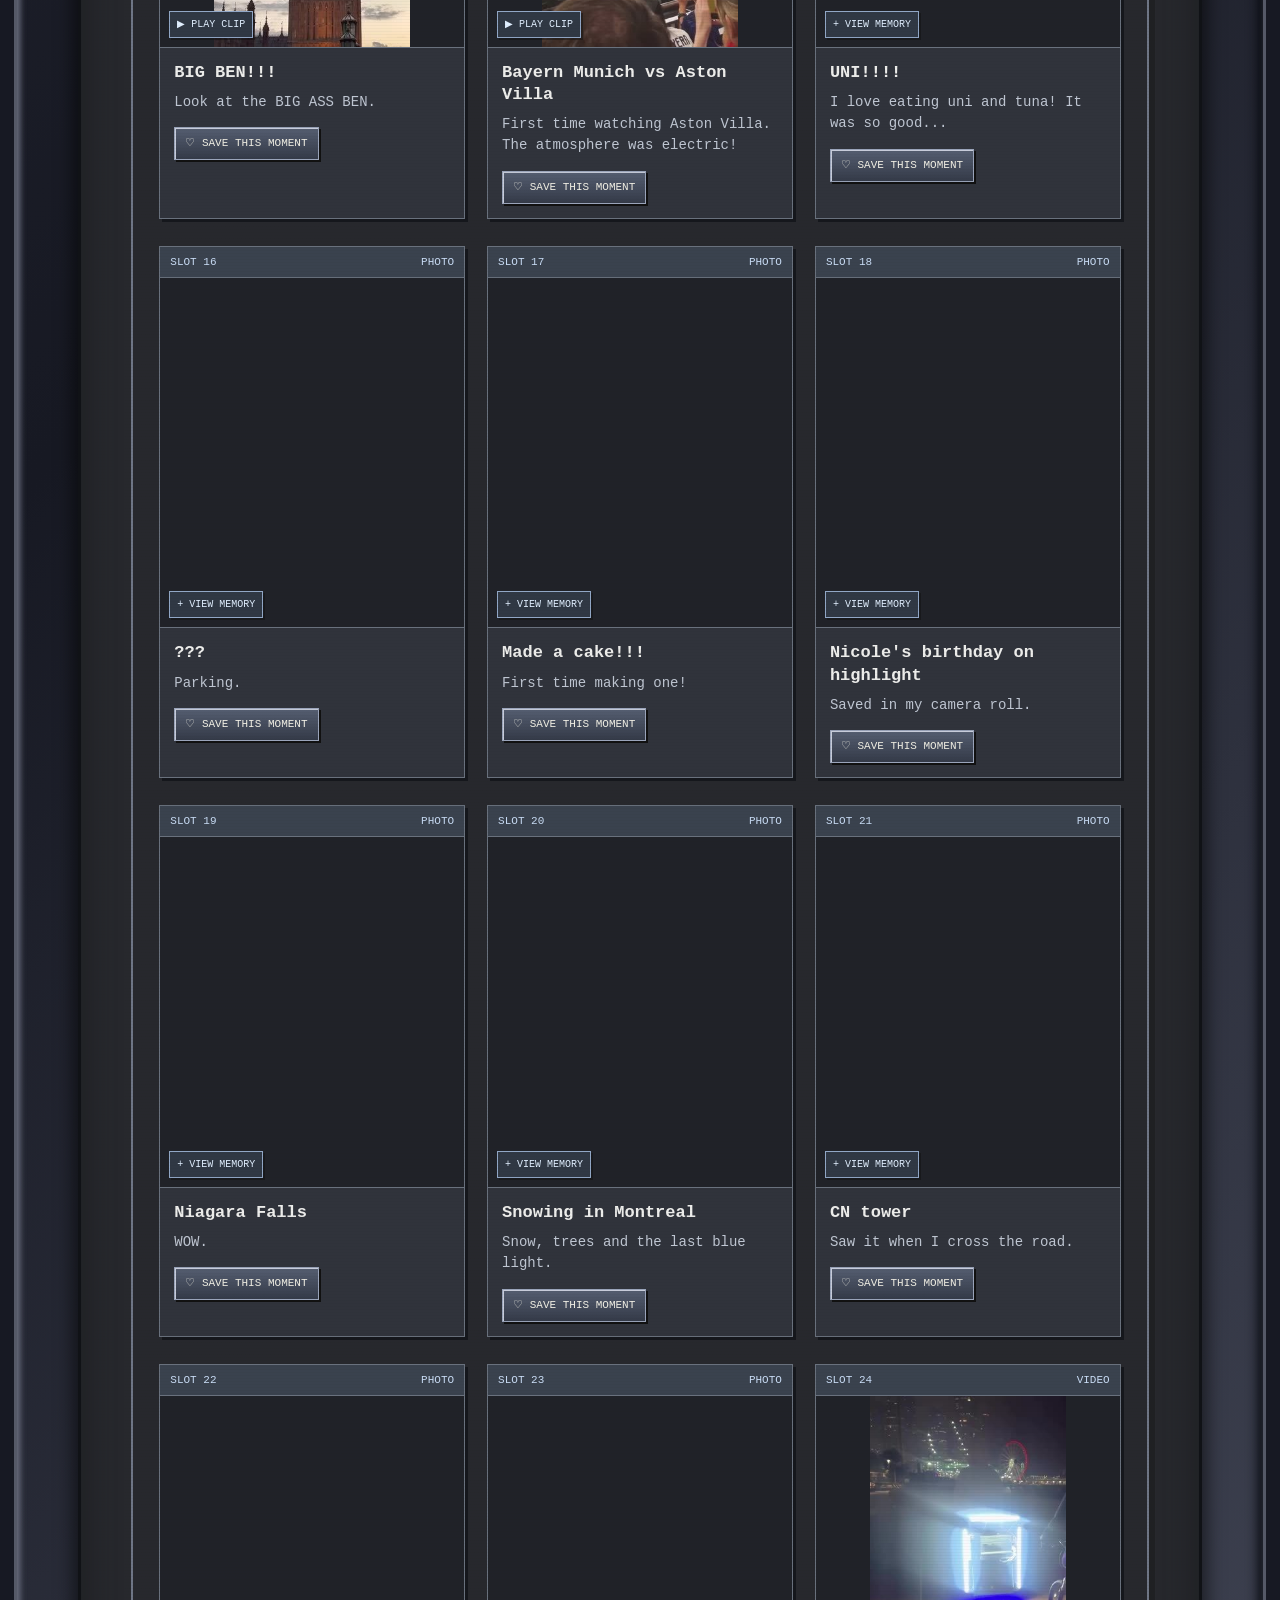
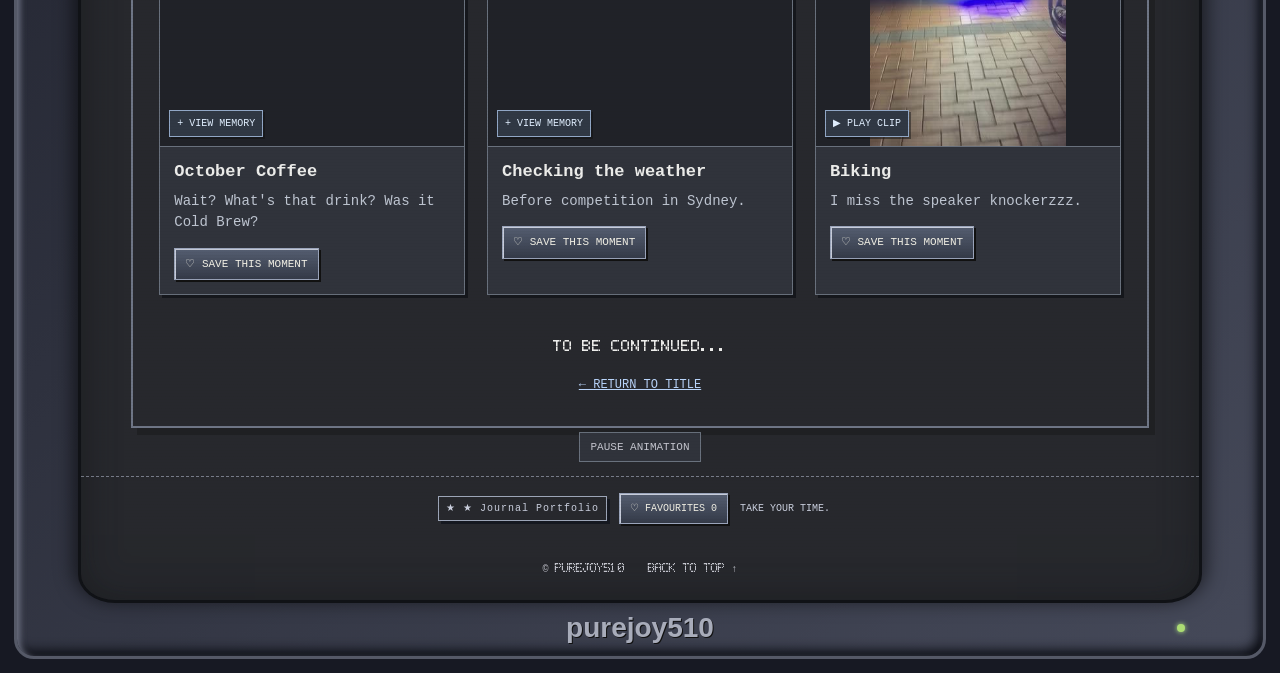
==== commit 3cbb2aae: "Update footer copyright year and journal badge" ====
--- a/The Feed/thefeed.html
+++ b/The Feed/thefeed.html
@@ -313,9 +313,9 @@
   </main>
   <button class="motion-toggle" type="button" aria-pressed="false">PAUSE ANIMATION</button>
       <div class="desktop-extras">
-        <span class="web-badge">★ PERSONAL WEB / EST. 2026</span><button type="button" id="saved-filter" aria-pressed="false">♡ FAVOURITES <span id="saved-count">0</span></button><span id="breathing-status" role="status">TAKE YOUR TIME.</span>
+        <span class="web-badge">★ ★ Journal Portfolio</span><button type="button" id="saved-filter" aria-pressed="false">♡ FAVOURITES <span id="saved-count">0</span></button><span id="breathing-status" role="status">TAKE YOUR TIME.</span>
       </div>
-      <footer class="bottom-bar"><span>© 2026 PUREJOY510</span><a href="#main">BACK TO TOP ↑</a></footer>
+      <footer class="bottom-bar"><span>© PUREJOY510</span><a href="#main">BACK TO TOP ↑</a></footer>
     </div><div class="monitor-chin" aria-hidden="true"><span>purejoy510</span><i></i></div></div>
   <dialog id="memory-viewer" aria-labelledby="viewer-title">
     <div class="viewer-top"><span class="pixel" id="viewer-slot"></span><button class="close-viewer" type="button" aria-label="Close memory">CLOSE ×</button></div>
--- a/The Feed/css/style.css
+++ b/The Feed/css/style.css
@@ -111,7 +111,7 @@
 }
 
 .monitor-chin > span {
-  font: bold italic 28px Arial, sans-serif;
+  font: bold 28px Arial, sans-serif;
   color: #555747;
   text-shadow: 1px 1px 0 #c0c1a6;
 }
@@ -138,7 +138,7 @@
 }
 
 .brand {
-  font: bold 21px/1 "Courier New", monospace;
+  font: bold 21px/1 "Bradley Hand", monospace;
   letter-spacing: -1px;
 }
 
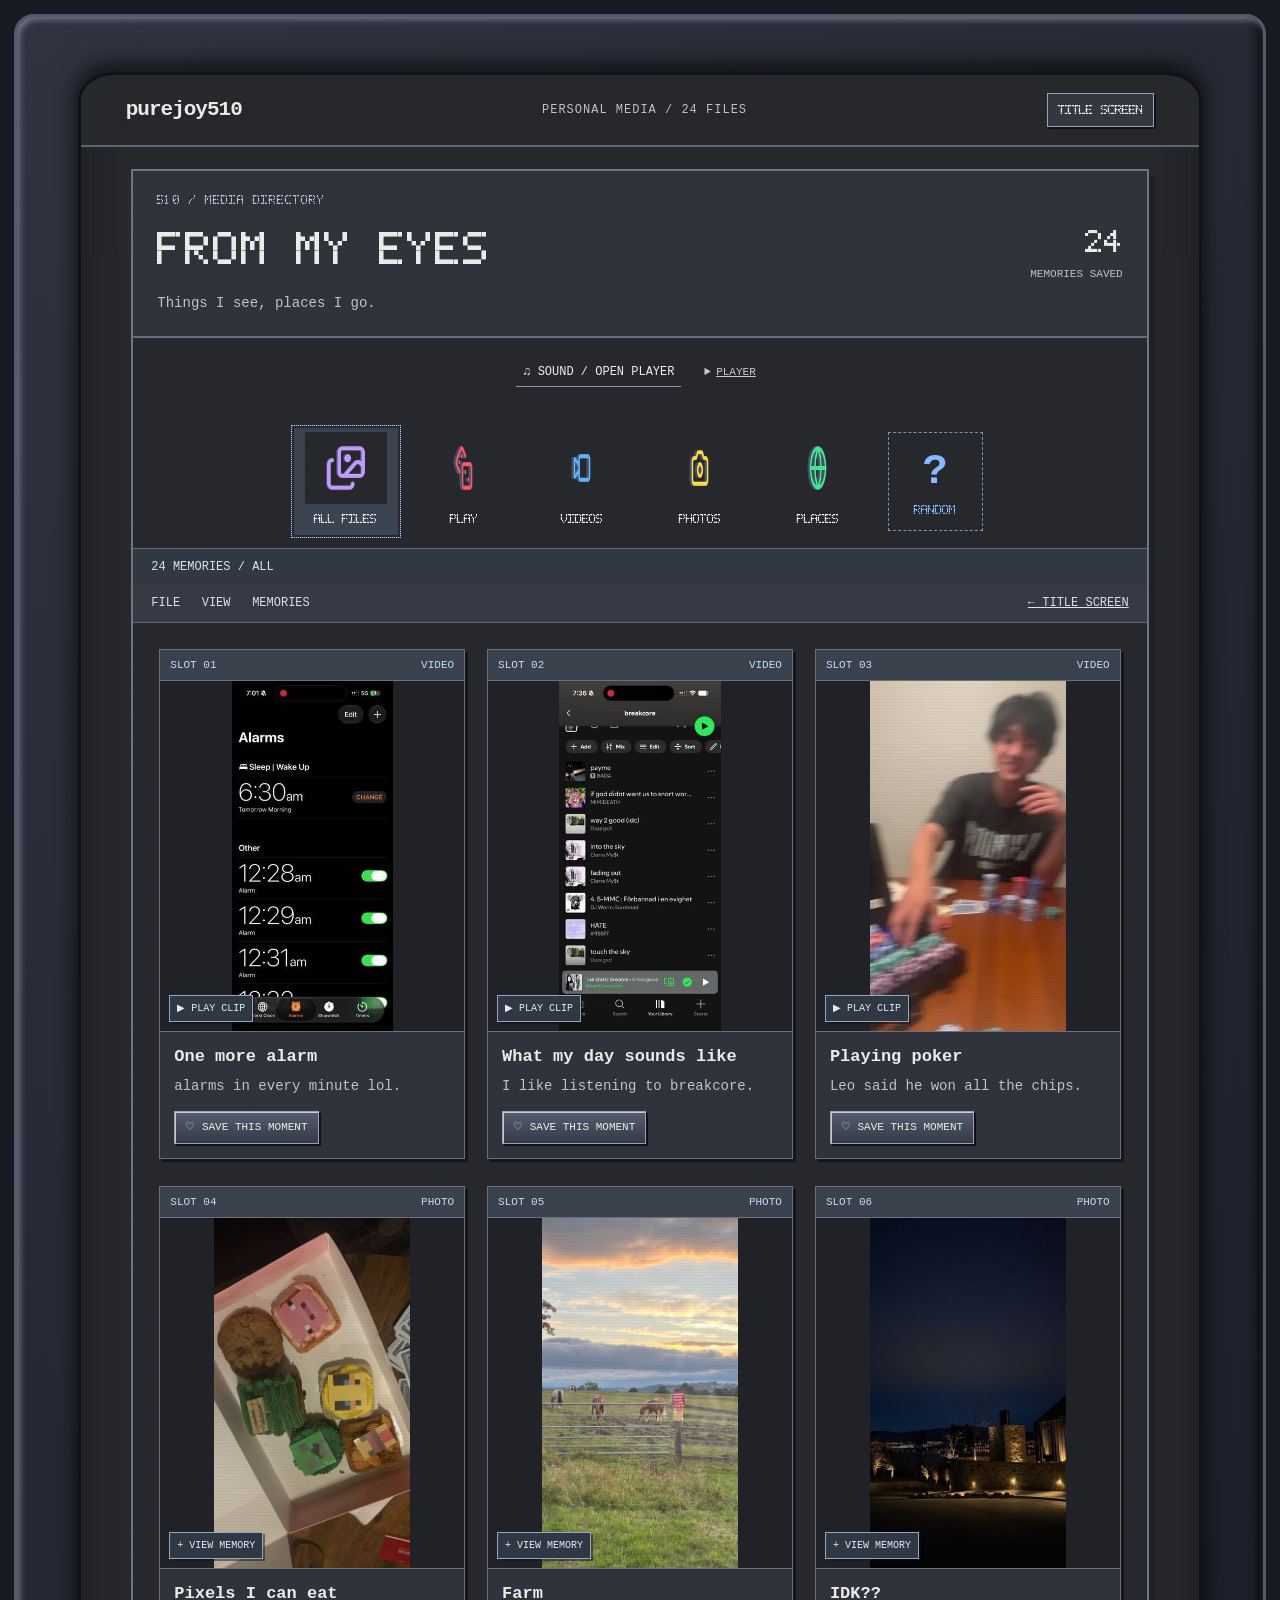
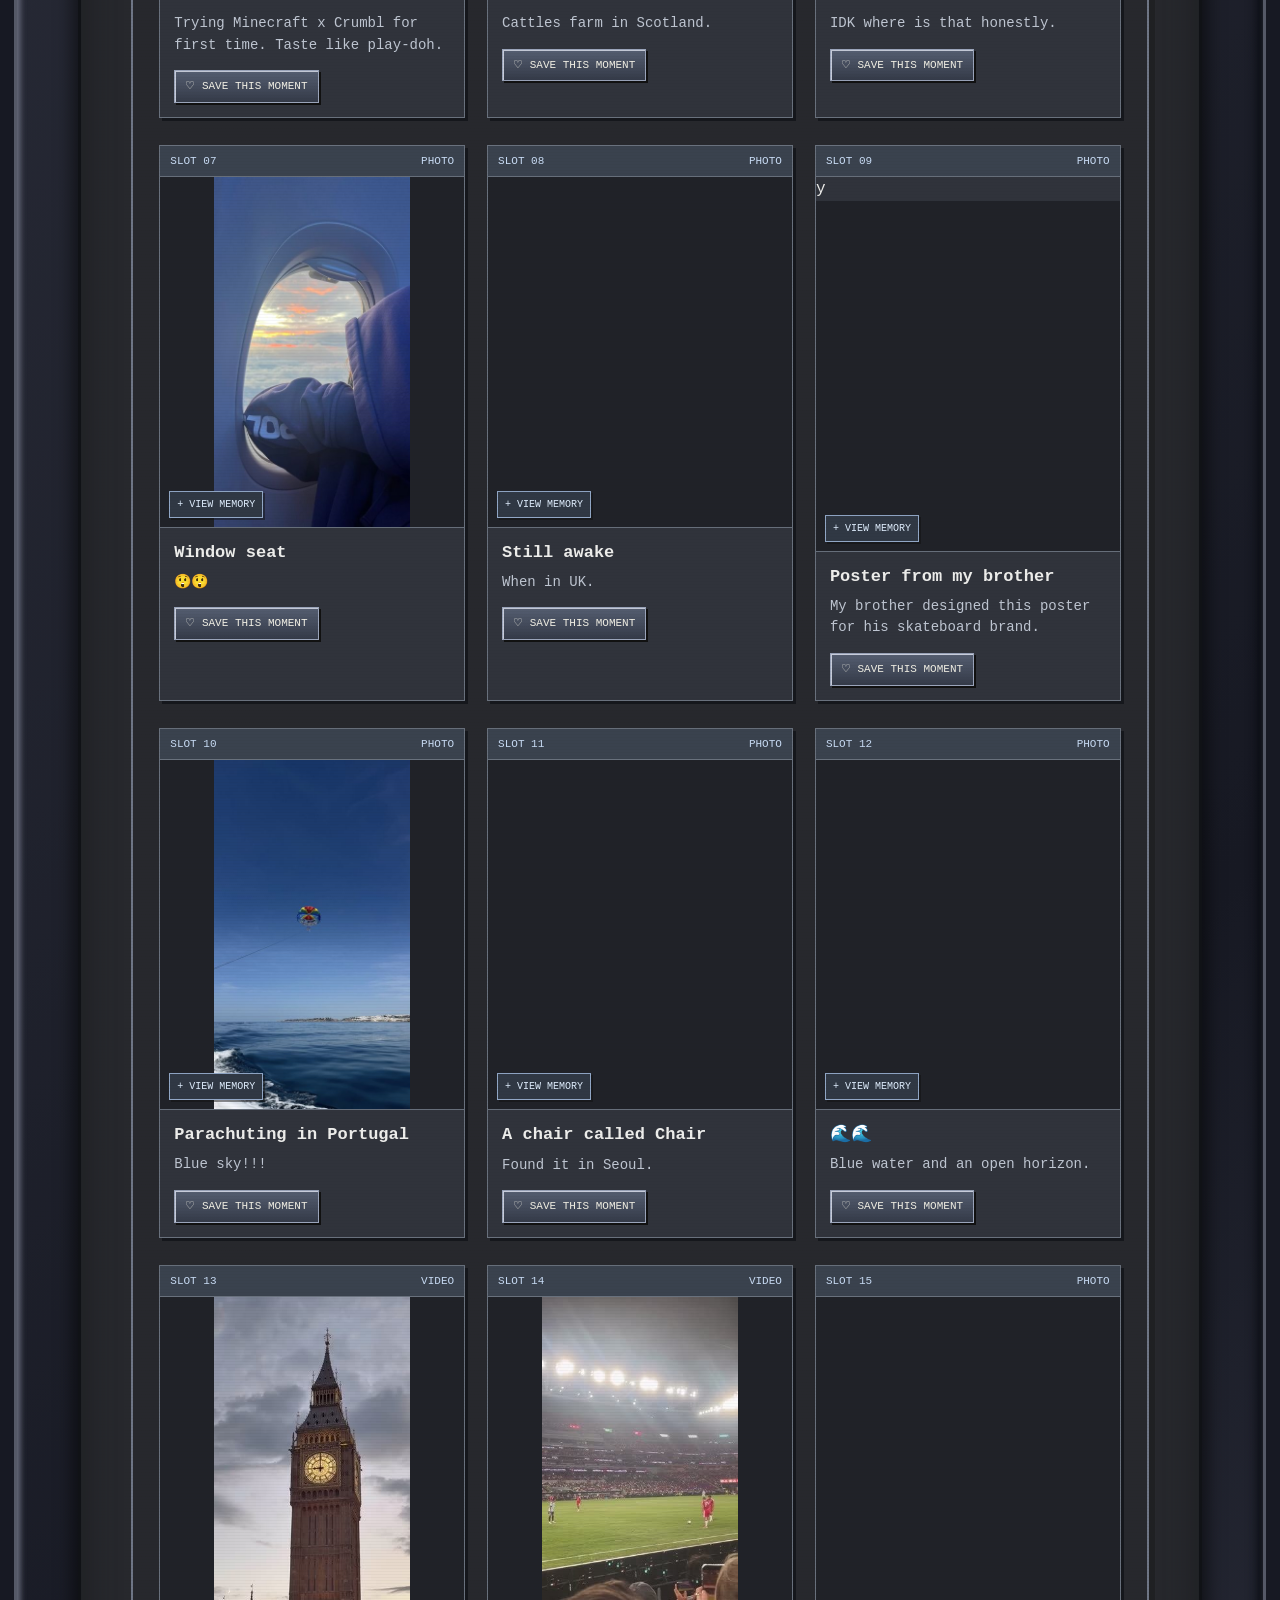
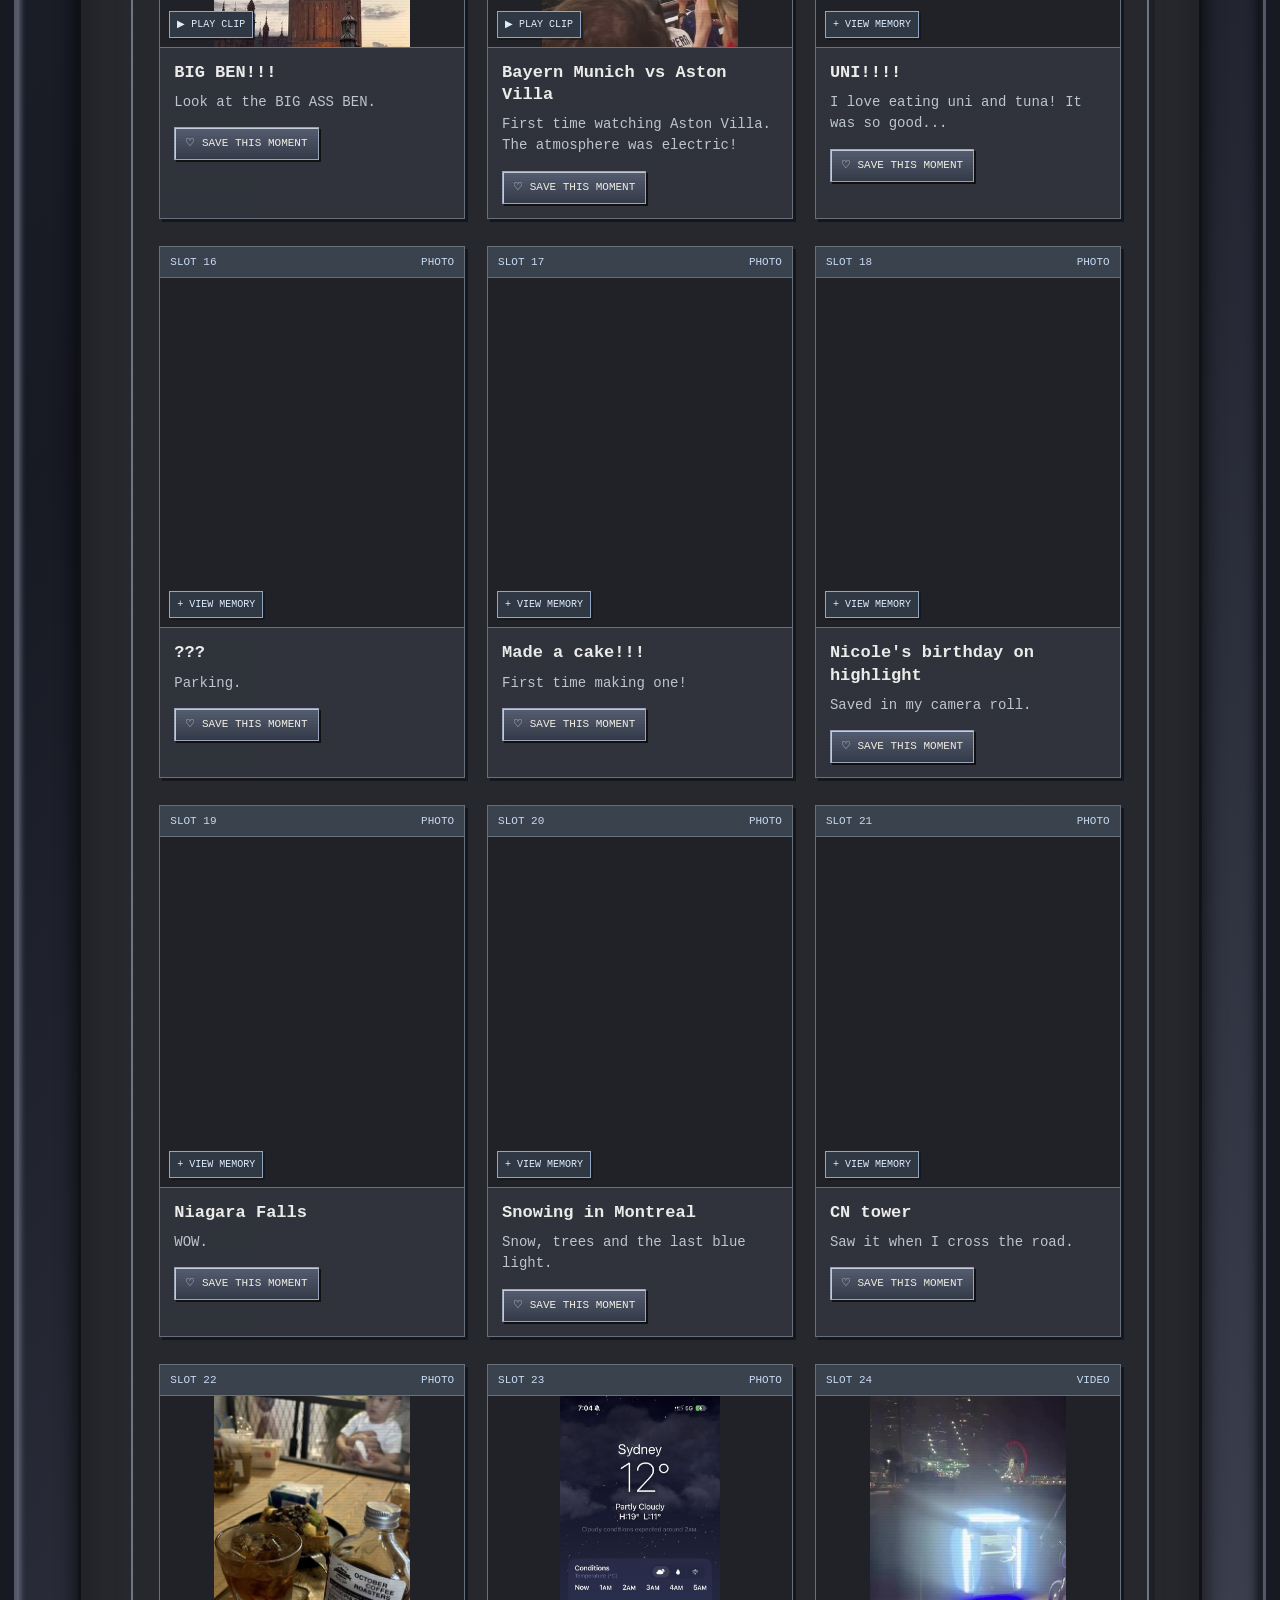
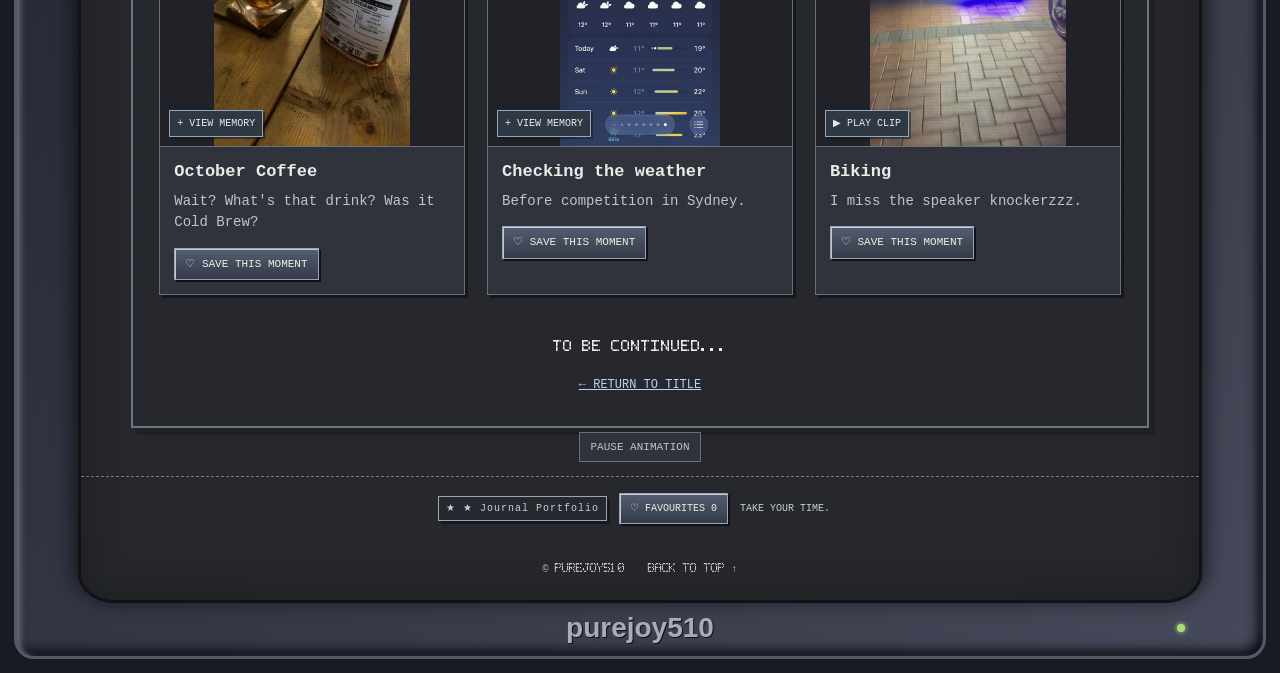
==== commit aa1f6a2f: "Add cursor stylesheet to thefeed.html" ====
--- a/The Feed/thefeed.html
+++ b/The Feed/thefeed.html
@@ -9,6 +9,7 @@
   <title>From my eyes — purejoy510</title>
   <link rel="stylesheet" href="css/style.css">
   <link rel="stylesheet" href="css/interactions.css">
+  <link rel="stylesheet" href="css/cursor.css">
   <script src="js/script.js" defer></script>
   <script src="js/interactions.js" defer></script>
 </head>
--- a/The Feed/css/style.css
+++ b/The Feed/css/style.css
@@ -1442,3 +1442,66 @@
   top: 100%;
   bottom: auto;
 }
+
+/* Bouncing DVD-style logo: it roams the whole CRT and flips direction at every wall. */
+.dvd-stage {
+  position: absolute;
+  inset: 0;
+  overflow: hidden;
+  pointer-events: none;
+  border-radius: inherit;
+}
+
+/* Cut-out artwork: transparent everywhere but the logo, so hue-rotate can never tint a plate. */
+.dvd-logo {
+  position: absolute;
+  top: 0;
+  left: 0;
+  width: clamp(200px, 33vw, 400px);
+  height: auto;
+  will-change: transform;
+}
+
+/* Keep the title text, controls and bars readable while the logo travels behind them. */
+.title-page .title-screen,
+.title-page .sound-system,
+.title-page .motion-toggle,
+.title-page .desktop-extras,
+.title-page .bottom-bar {
+  position: relative;
+  z-index: 2;
+}
+
+/* Spinning logo parked in the top right corner, under the scanline overlay. */
+.corner-spin {
+  position: absolute;
+  top: 8px;
+  right: 10px;
+  z-index: 3;
+  width: clamp(72px, 11vw, 128px);
+  height: auto;
+  pointer-events: none;
+}
+
+.motion-paused .corner-spin {
+  filter: grayscale(0.35);
+}
+
+@media (max-width: 600px) {
+  .corner-spin {
+    top: 6px;
+    right: 6px;
+    width: 74px;
+  }
+}
+
+@media (prefers-reduced-motion: reduce) {
+  .corner-spin {
+    filter: grayscale(0.35);
+  }
+}
+
+/* Make room in the bar so the channel text never sits under the corner GIF. */
+.title-page .topbar {
+  padding-right: clamp(92px, 13vw, 148px);
+}
--- a/The Feed/css/cursor.css
+++ b/The Feed/css/cursor.css
@@ -0,0 +1,44 @@
+/* Large arcade cursors. The hotspot sits at the arrow tip. */
+@media (any-pointer: fine) {
+  html,
+  body {
+    cursor: url("../img/cursor-arrow.png") 2 2, auto;
+  }
+
+  a,
+  button,
+  summary,
+  .music-details summary,
+  [role="button"],
+  input[type="button"],
+  input[type="submit"],
+  input[type="checkbox"],
+  input[type="radio"],
+  select,
+  .memory-open {
+    cursor: url("../img/cursor-hover.png") 2 2, pointer;
+  }
+
+  a:active,
+  button:active,
+  summary:active,
+  .music-details summary:active,
+  [role="button"]:active,
+  .memory-open:active {
+    cursor: url("../img/cursor-pressed.png") 2 2, pointer;
+  }
+
+  input:not([type="button"]):not([type="submit"]):not([type="checkbox"]):not([type="radio"]):not([type="range"]):not([type="color"]):not([type="file"]),
+  textarea,
+  [contenteditable="true"] {
+    cursor: text;
+  }
+
+  button:disabled,
+  input:disabled,
+  select:disabled,
+  textarea:disabled,
+  [aria-disabled="true"] {
+    cursor: not-allowed;
+  }
+}
